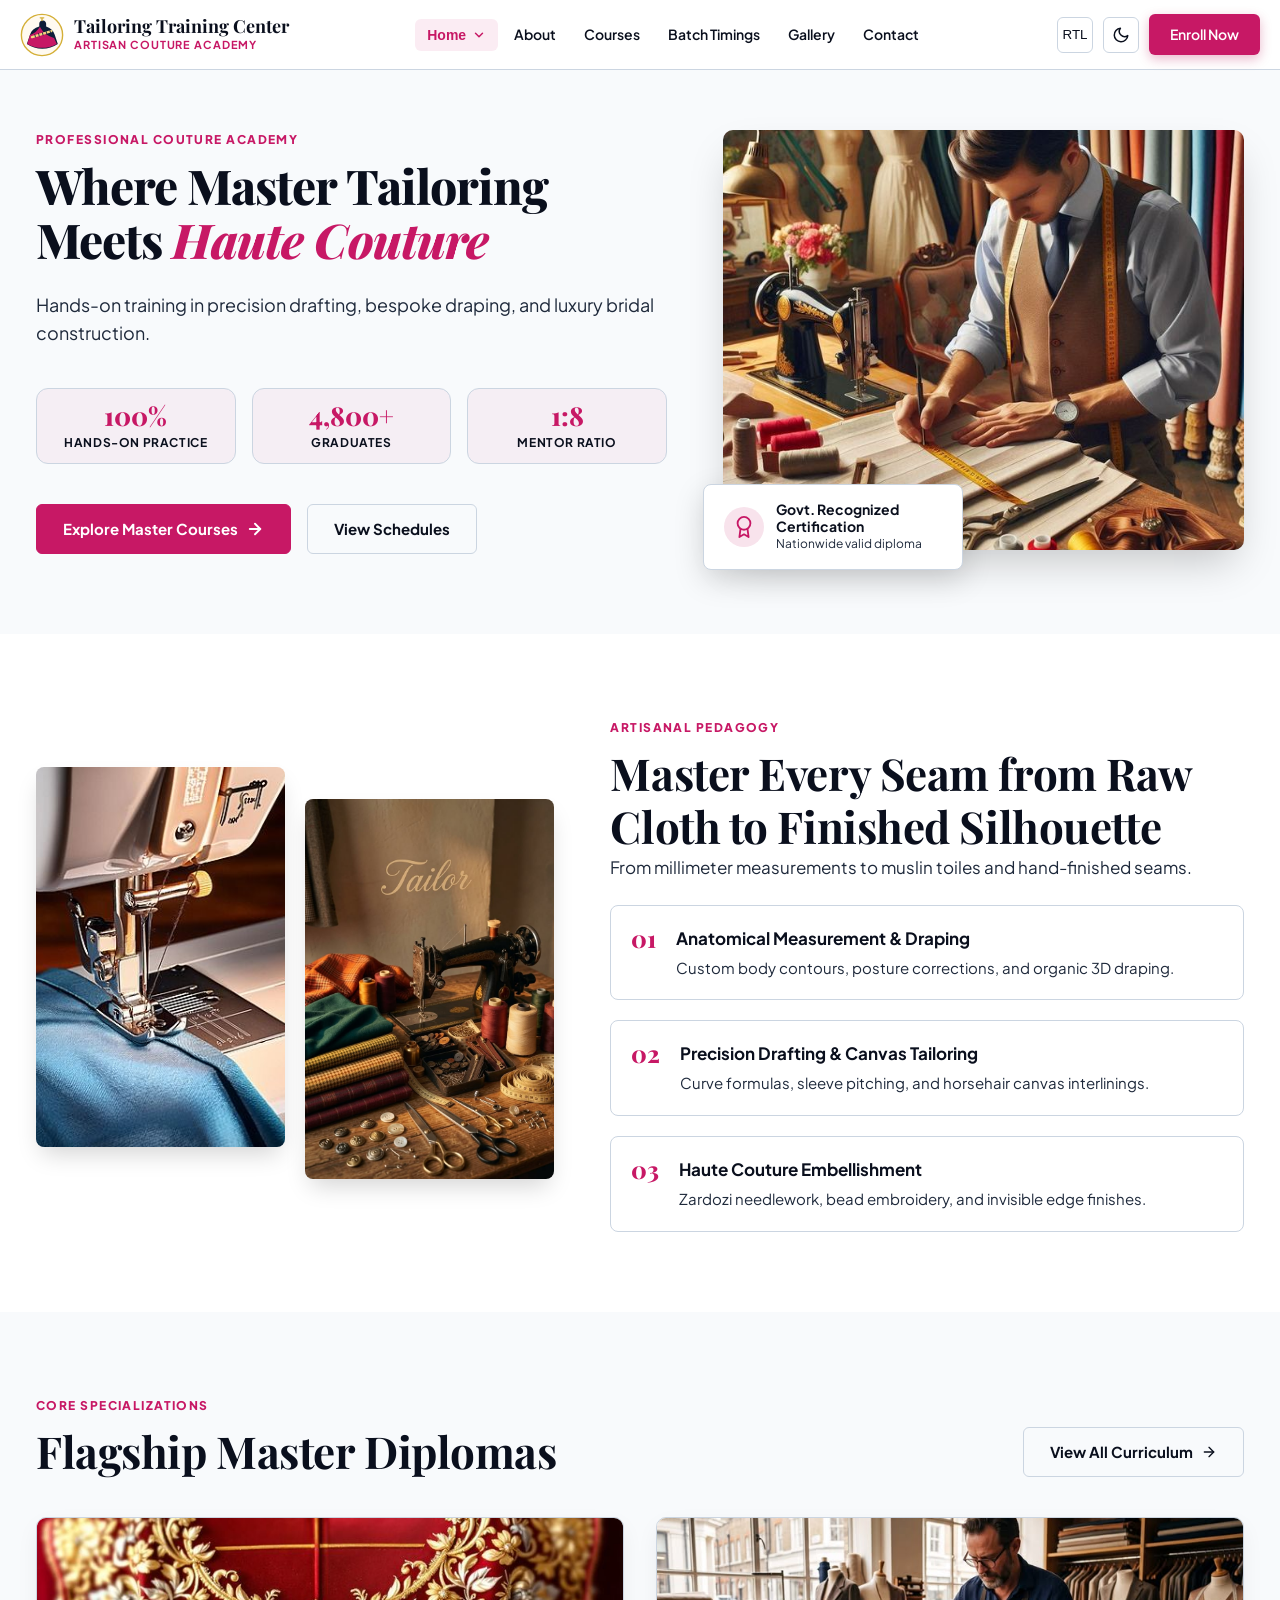
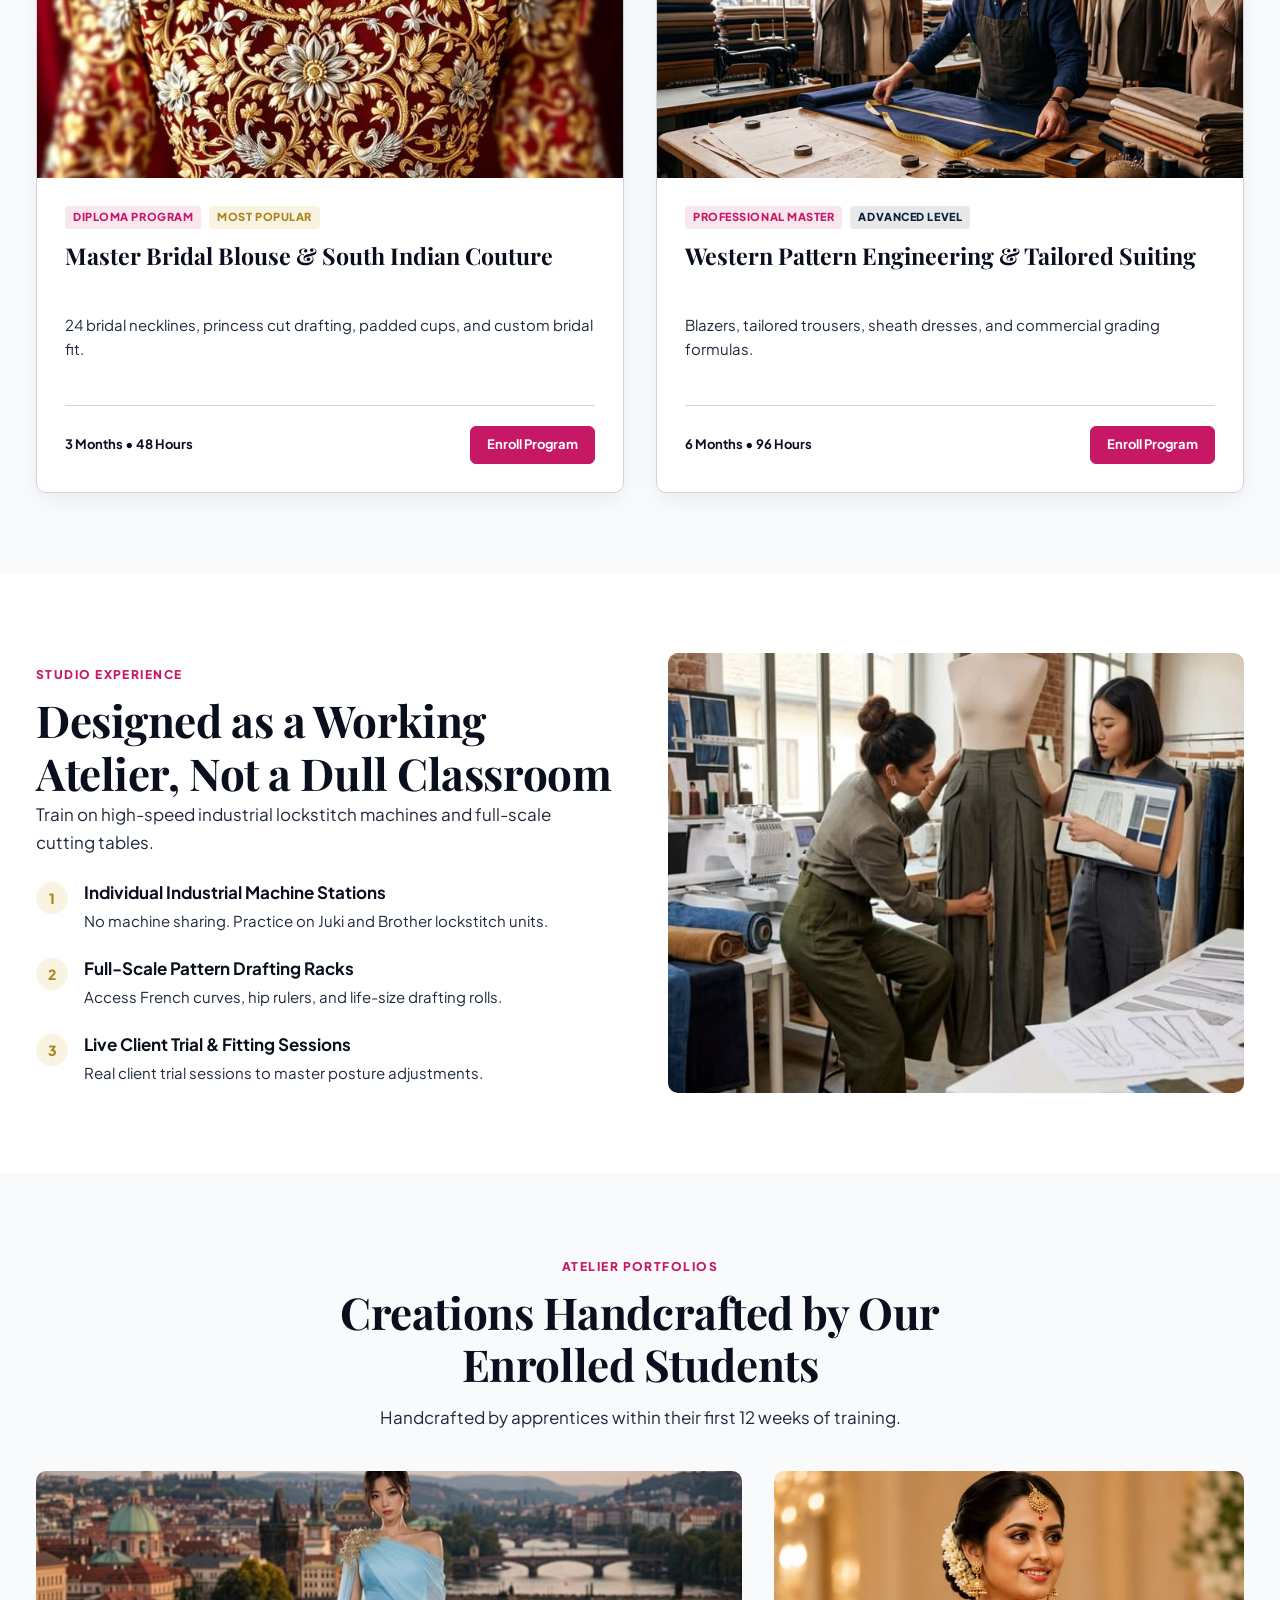
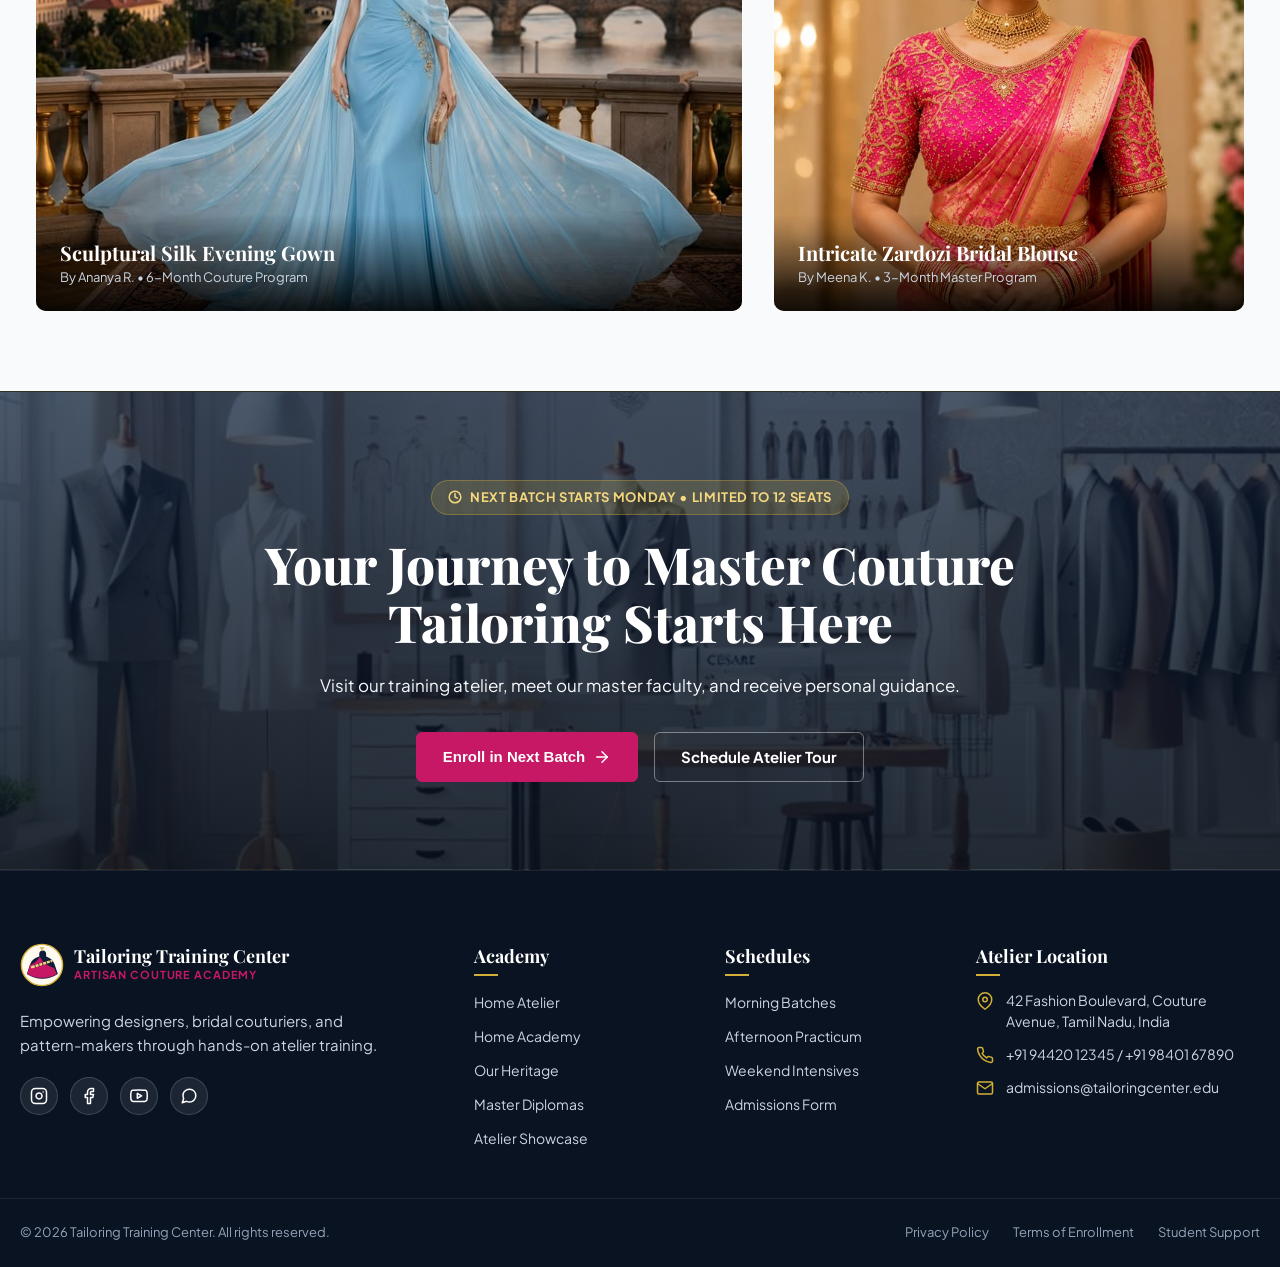
==== index.html @ f359b0d8 "first commit" ====
<!DOCTYPE html>
<html lang="en" dir="ltr">

<head>
  <meta charset="UTF-8">
  <meta name="viewport" content="width=device-width, initial-scale=1.0">
  <title>Tailoring Training Center | Haute Couture & Master Pattern Making</title>
  <link rel="icon" type="image/svg+xml" href="assets/images/icons/brand-mark.svg">
  <link rel="stylesheet" href="assets/css/style.css">
  <link rel="stylesheet" href="assets/css/responsive.css">
</head>

<body>

  <!-- Branded Page Loader -->
  <div id="page-loader" role="status" aria-live="polite" aria-label="Loading Tailoring Training Center">
    <div class="loader-brand">
      <div class="loader-ring"></div>
      <img src="assets/images/icons/brand-mark.svg" alt="Tailoring Training Center" class="loader-logo-img">
    </div>
    <div class="loader-text">Tailoring Training Center</div>
  </div>

  <!-- Fixed Header -->
  <header class="site-header" role="banner">
    <div class="header-container">

      <!-- Brand Logo + Name -->
      <a href="index.html" class="brand-link" aria-label="Tailoring Training Center Homepage">
        <img src="assets/images/icons/brand-mark.svg" alt="Tailoring Training Center Brand Logo" class="brand-logo-img">
        <div class="brand-text-wrap">
          <span class="brand-title">Tailoring Training Center</span>
          <span class="brand-subtitle">Artisan Couture Academy</span>
        </div>
      </a>

      <!-- Desktop Navigation: Exactly 6 Primary Items -->
      <nav class="desktop-nav" role="navigation" aria-label="Main Navigation">

        <!-- Nav Item 1: Home (Dropdown Click-Only) -->
        <div class="nav-item has-dropdown">
          <button type="button" class="nav-link nav-dropdown-trigger active" aria-expanded="false" aria-haspopup="true"
            aria-label="Toggle Home menu">
            <span>Home</span>
            <svg width="14" height="14" viewBox="0 0 24 24" fill="none" stroke="currentColor" stroke-width="2.5"
              stroke-linecap="round" stroke-linejoin="round" aria-hidden="true">
              <polyline points="6 9 12 15 18 9"></polyline>
            </svg>
          </button>
          <div class="nav-dropdown-menu" role="menu">
            <a href="index.html" class="dropdown-link active" role="menuitem">
              <span>Home 1 (Artisan Editorial)</span>
              <span class="dropdown-badge">V1</span>
            </a>
            <a href="home-2.html" class="dropdown-link" role="menuitem">
              <span>Home 2 (Academy & Atelier)</span>
              <span class="dropdown-badge">V2</span>
            </a>
          </div>
        </div>

        <!-- Nav Item 2: About -->
        <div class="nav-item">
          <a href="about.html" class="nav-link">About</a>
        </div>

        <!-- Nav Item 3: Courses -->
        <div class="nav-item">
          <a href="courses.html" class="nav-link">Courses</a>
        </div>

        <!-- Nav Item 4: Batch Timings -->
        <div class="nav-item">
          <a href="timings.html" class="nav-link">Batch Timings</a>
        </div>

        <!-- Nav Item 5: Gallery -->
        <div class="nav-item">
          <a href="gallery.html" class="nav-link">Gallery</a>
        </div>

        <!-- Nav Item 6: Contact -->
        <div class="nav-item">
          <a href="contact.html" class="nav-link">Contact</a>
        </div>

      </nav>

      <!-- Desktop Actions: RTL Toggle, Dark Mode Toggle, CTA Button -->
      <div class="header-actions">
        <button type="button" class="icon-btn dir-toggle-btn"
          aria-label="Toggle text direction (LTR / RTL)">RTL</button>
        <button type="button" class="icon-btn theme-toggle-btn" aria-label="Switch to Dark Mode">
          <svg width="18" height="18" viewBox="0 0 24 24" fill="none" stroke="currentColor" stroke-width="2"
            stroke-linecap="round" stroke-linejoin="round" aria-hidden="true">
            <path d="M21 12.79A9 9 0 1 1 11.21 3 7 7 0 0 0 21 12.79z"></path>
          </svg>
        </button>
        <a href="contact.html" class="header-cta-btn">
          <span>Enroll Now</span>
        </a>

        <!-- Mobile Toggle Button -->
        <button type="button" class="mobile-toggle-btn" aria-label="Open mobile navigation menu">
          <svg width="22" height="22" viewBox="0 0 24 24" fill="none" stroke="currentColor" stroke-width="2"
            stroke-linecap="round" stroke-linejoin="round" aria-hidden="true">
            <line x1="3" y1="12" x2="21" y2="12"></line>
            <line x1="3" y1="6" x2="21" y2="6"></line>
            <line x1="3" y1="18" x2="21" y2="18"></line>
          </svg>
        </button>
      </div>

    </div>
  </header>

  <!-- Mobile Drawer Overlay & Menu -->
  <div class="mobile-drawer-overlay" aria-hidden="true">
    <div class="mobile-drawer" role="dialog" aria-modal="true" aria-label="Mobile Navigation">

      <div class="mobile-drawer-header">
        <a href="index.html" class="brand-link">
          <img src="assets/images/icons/brand-mark.svg" alt="Tailoring Training Center" class="brand-logo-img">
          <div class="brand-text-wrap">
            <span class="brand-title">Tailoring Training Center</span>
            <span class="brand-subtitle">Artisan Couture Academy</span>
          </div>
        </a>
        <button type="button" class="icon-btn mobile-close-btn" aria-label="Close mobile navigation menu">
          <svg width="20" height="20" viewBox="0 0 24 24" fill="none" stroke="currentColor" stroke-width="2"
            stroke-linecap="round" stroke-linejoin="round" aria-hidden="true">
            <line x1="18" y1="6" x2="6" y2="18"></line>
            <line x1="6" y1="6" x2="18" y2="18"></line>
          </svg>
        </button>
      </div>

      <ul class="mobile-nav-list">
        <li class="mobile-accordion">
          <button type="button" class="mobile-nav-link mobile-accordion-trigger active" aria-expanded="false">
            <span>Home</span>
            <svg class="accordion-icon" width="16" height="16" viewBox="0 0 24 24" fill="none" stroke="currentColor"
              stroke-width="2" stroke-linecap="round" stroke-linejoin="round" aria-hidden="true">
              <polyline points="6 9 12 15 18 9"></polyline>
            </svg>
          </button>
          <div class="mobile-accordion-content">
            <a href="index.html" class="mobile-sub-link active">Home 1 (Artisan Editorial)</a>
            <a href="home-2.html" class="mobile-sub-link">Home 2 (Academy & Atelier)</a>
          </div>
        </li>

        <li><a href="about.html" class="mobile-nav-link">About</a></li>
        <li><a href="courses.html" class="mobile-nav-link">Courses</a></li>
        <li><a href="timings.html" class="mobile-nav-link">Batch Timings</a></li>
        <li><a href="gallery.html" class="mobile-nav-link">Gallery</a></li>
        <li><a href="contact.html" class="mobile-nav-link">Contact</a></li>
      </ul>

      <div class="mobile-drawer-footer">
        <div class="mobile-controls-row">
          <button type="button" class="icon-btn dir-toggle-btn"
            aria-label="Toggle text direction (LTR / RTL)">RTL</button>
          <button type="button" class="icon-btn theme-toggle-btn" aria-label="Switch to Dark Mode">
            <svg width="18" height="18" viewBox="0 0 24 24" fill="none" stroke="currentColor" stroke-width="2"
              stroke-linecap="round" stroke-linejoin="round" aria-hidden="true">
              <path d="M21 12.79A9 9 0 1 1 11.21 3 7 7 0 0 0 21 12.79z"></path>
            </svg>
          </button>
        </div>
      </div>

    </div>
  </div>

  <!-- Main Content: Exactly 6 Content Sections (Lean, Punchy Text) -->
  <main class="main-wrapper" id="main-content">

    <!-- ==========================================
         SECTION 1: HERO EDITORIAL SHOWCASE
         ========================================== -->
    <section class="hero-editorial-section" aria-label="Atelier Introduction">
      <div class="site-container">
        <div class="hero-editorial-grid">

          <div class="hero-editorial-content">
            <div>
              <span class="eyebrow">Professional Couture Academy</span>
              <h1 class="hero-main-title">
                Where Master Tailoring Meets <span>Haute Couture</span>
              </h1>
            </div>

            <p class="hero-desc">
              Hands-on training in precision drafting, bespoke draping, and luxury bridal construction.
            </p>

            <div class="hero-stats-row">
              <div class="hero-stat-pill">
                <span class="hero-stat-value">100%</span>
                <span class="hero-stat-label">Hands-On Practice</span>
              </div>
              <div class="hero-stat-pill">
                <span class="hero-stat-value">4,800+</span>
                <span class="hero-stat-label">Graduates</span>
              </div>
              <div class="hero-stat-pill">
                <span class="hero-stat-value">1:8</span>
                <span class="hero-stat-label">Mentor Ratio</span>
              </div>
            </div>

            <div class="hero-cta-group">
              <a href="courses.html" class="btn-primary">
                <span>Explore Master Courses</span>
                <svg width="18" height="18" viewBox="0 0 24 24" fill="none" stroke="currentColor" stroke-width="2.5"
                  stroke-linecap="round" stroke-linejoin="round" aria-hidden="true">
                  <line x1="5" y1="12" x2="19" y2="12"></line>
                  <polyline points="12 5 19 12 12 19"></polyline>
                </svg>
              </a>
              <a href="timings.html" class="btn-secondary">
                <span>View Schedules</span>
              </a>
            </div>
          </div>

          <div class="hero-visual-frame">
            <img src="assets/images/hero/p1.jpg"
              alt="Artisan tailor constructing high couture garment on sewing machine" class="hero-primary-img">

            <div class="hero-floating-badge">
              <div class="badge-icon">
                <svg width="22" height="22" viewBox="0 0 24 24" fill="none" stroke="currentColor" stroke-width="2"
                  stroke-linecap="round" stroke-linejoin="round" aria-hidden="true">
                  <circle cx="12" cy="8" r="7"></circle>
                  <polyline points="8.21 13.89 7 23 12 20 17 23 15.79 13.88"></polyline>
                </svg>
              </div>
              <div>
                <div class="badge-title">Govt. Recognized Certification</div>
                <div class="badge-desc">Nationwide valid diploma</div>
              </div>
            </div>
          </div>

        </div>
      </div>
    </section>

    <!-- ==========================================
         SECTION 2: ARTISAN PEDAGOGY MOSAIC
         ========================================== -->
    <section class="pedagogy-section" aria-label="Teaching Methodology">
      <div class="site-container">
        <div class="pedagogy-grid">

          <div class="pedagogy-imagery-stack">
            <img src="assets/images/sections/p2.jpg"
              alt="Precision measuring tape and pattern paper for couture drafting" class="pedagogy-img-tall">
            <img src="assets/images/sections/p3.jpg" alt="Fine silk spools and artisanal tailoring needles in work tray"
              class="pedagogy-img-tall pedagogy-img-offset">
          </div>

          <div>
            <span class="eyebrow">Artisanal Pedagogy</span>
            <h2 class="section-heading">Master Every Seam from Raw Cloth to Finished Silhouette</h2>
            <p class="section-subtext">
              From millimeter measurements to muslin toiles and hand-finished seams.
            </p>

            <div class="pedagogy-flow-list">
              <div class="pedagogy-step-item">
                <span class="pedagogy-step-num">01</span>
                <div>
                  <h3 class="pedagogy-step-title">Anatomical Measurement & Draping</h3>
                  <p class="pedagogy-step-desc">Custom body contours, posture corrections, and organic 3D draping.</p>
                </div>
              </div>

              <div class="pedagogy-step-item">
                <span class="pedagogy-step-num">02</span>
                <div>
                  <h3 class="pedagogy-step-title">Precision Drafting & Canvas Tailoring</h3>
                  <p class="pedagogy-step-desc">Curve formulas, sleeve pitching, and horsehair canvas interlinings.</p>
                </div>
              </div>

              <div class="pedagogy-step-item">
                <span class="pedagogy-step-num">03</span>
                <div>
                  <h3 class="pedagogy-step-title">Haute Couture Embellishment</h3>
                  <p class="pedagogy-step-desc">Zardozi needlework, bead embroidery, and invisible edge finishes.</p>
                </div>
              </div>
            </div>
          </div>

        </div>
      </div>
    </section>

    <!-- ==========================================
         SECTION 3: SIGNATURE MASTER DISCIPLINES
         ========================================== -->
    <section class="disciplines-section" aria-label="Flagship Programs">
      <div class="site-container">

        <div class="disciplines-header">
          <div>
            <span class="eyebrow">Core Specializations</span>
            <h2 class="section-heading">Flagship Master Diplomas</h2>
          </div>
          <a href="courses.html" class="btn-secondary">
            <span>View All Curriculum</span>
            <svg width="16" height="16" viewBox="0 0 24 24" fill="none" stroke="currentColor" stroke-width="2"
              stroke-linecap="round" stroke-linejoin="round" aria-hidden="true">
              <line x1="5" y1="12" x2="19" y2="12"></line>
              <polyline points="12 5 19 12 12 19"></polyline>
            </svg>
          </a>
        </div>

        <div class="disciplines-grid">

          <!-- Card 1 -->
          <article class="discipline-card">
            <img src="assets/images/products/p4.jpg" alt="Artisan stitching gold-embroidered bridal blouse in atelier"
              class="discipline-thumb">
            <div class="discipline-body">
              <div>
                <div class="discipline-badge-row">
                  <span class="discipline-tag">Diploma Program</span>
                  <span class="discipline-tag discipline-tag-gold">Most Popular</span>
                </div>
                <h3 class="discipline-title">Master Bridal Blouse & South Indian Couture</h3>
                <p class="discipline-desc">
                  24 bridal necklines, princess cut drafting, padded cups, and custom bridal fit.
                </p>
              </div>
              <div class="discipline-footer">
                <span class="discipline-meta">3 Months • 48 Hours</span>
                <a href="courses.html" class="btn-primary btn-card-action">
                  Enroll Program
                </a>
              </div>
            </div>
          </article>

          <!-- Card 2 -->
          <article class="discipline-card">
            <img src="assets/images/products/p5.jpg" alt="Master tailor adjusting fabric pattern and chalk guidelines"
              class="discipline-thumb">
            <div class="discipline-body">
              <div>
                <div class="discipline-badge-row">
                  <span class="discipline-tag">Professional Master</span>
                  <span class="discipline-tag discipline-tag-navy">Advanced Level</span>
                </div>
                <h3 class="discipline-title">Western Pattern Engineering & Tailored Suiting</h3>
                <p class="discipline-desc">
                  Blazers, tailored trousers, sheath dresses, and commercial grading formulas.
                </p>
              </div>
              <div class="discipline-footer">
                <span class="discipline-meta">6 Months • 96 Hours</span>
                <a href="courses.html" class="btn-primary btn-card-action">
                  Enroll Program
                </a>
              </div>
            </div>
          </article>

        </div>

      </div>
    </section>

    <!-- ==========================================
         SECTION 4: WORKSHOP APPRENTICESHIP JOURNEY
         ========================================== -->
    <section class="workshop-section" aria-label="Learning Environment">
      <div class="site-container">
        <div class="workshop-grid">

          <div>
            <span class="eyebrow">Studio Experience</span>
            <h2 class="section-heading">Designed as a Working Atelier, Not a Dull Classroom</h2>
            <p class="section-subtext">
              Train on high-speed industrial lockstitch machines and full-scale cutting tables.
            </p>

            <div class="workshop-steps-list">
              <div class="workshop-step-row">
                <div class="step-marker">1</div>
                <div>
                  <h3 class="step-content-heading">Individual Industrial Machine Stations</h3>
                  <p class="step-content-text">No machine sharing. Practice on Juki and Brother lockstitch units.</p>
                </div>
              </div>

              <div class="workshop-step-row">
                <div class="step-marker">2</div>
                <div>
                  <h3 class="step-content-heading">Full-Scale Pattern Drafting Racks</h3>
                  <p class="step-content-text">Access French curves, hip rulers, and life-size drafting rolls.</p>
                </div>
              </div>

              <div class="workshop-step-row">
                <div class="step-marker">3</div>
                <div>
                  <h3 class="step-content-heading">Live Client Trial & Fitting Sessions</h3>
                  <p class="step-content-text">Real client trial sessions to master posture adjustments.</p>
                </div>
              </div>
            </div>
          </div>

          <div class="workshop-photo-wrap">
            <img src="assets/images/about/p6.jpg"
              alt="Students and mentors working together in the bright tailoring studio" class="workshop-main-img">

          </div>

        </div>
      </div>
    </section>

    <!-- ==========================================
         SECTION 5: GRADUATE CREATIONS SHOWCASE
         ========================================== -->
    <section class="gallery-showcase-section" aria-label="Student Portfolio Showcase">
      <div class="site-container">

        <div class="section-center-head">
          <span class="eyebrow">Atelier Portfolios</span>
          <h2 class="section-heading">Creations Handcrafted by Our Enrolled Students</h2>
          <p class="section-subtext section-subtext-centered">
            Handcrafted by apprentices within their first 12 weeks of training.
          </p>
        </div>

        <div class="gallery-grid">

          <div class="gallery-tile">
            <img src="assets/images/gallery/p7.jpg" alt="Floor length couture evening gown tailored by academy student"
              class="gallery-img">
            <div class="gallery-caption">
              <h3 class="gallery-title">Sculptural Silk Evening Gown</h3>
              <p class="gallery-subtitle">By Ananya R. • 6-Month Couture Program</p>
            </div>
          </div>

          <div class="gallery-tile">
            <img src="assets/images/gallery/p8.jpg" alt="Rich embroidered bridal blouse tailored by academy student"
              class="gallery-img">
            <div class="gallery-caption">
              <h3 class="gallery-title">Intricate Zardozi Bridal Blouse</h3>
              <p class="gallery-subtitle">By Meena K. • 3-Month Master Program</p>
            </div>
          </div>

        </div>

      </div>
    </section>

    <!-- ==========================================
         SECTION 6: FINAL ATELIER VISIT & ENROLLMENT CTA
         (Mandatory Last Section)
         ========================================== -->
    <section class="atelier-cta-section" aria-label="Admissions Call to Action">
      <div class="cta-bg-overlay"></div>
      <div class="site-container">
        <div class="cta-inner-card">
          <span class="cta-pill">
            <svg width="14" height="14" viewBox="0 0 24 24" fill="none" stroke="currentColor" stroke-width="2.5"
              stroke-linecap="round" stroke-linejoin="round" aria-hidden="true">
              <circle cx="12" cy="12" r="10"></circle>
              <polyline points="12 6 12 12 16 14"></polyline>
            </svg>
            <span>Next Batch Starts Monday<span class="cta-pill-extra"> • Limited to 12 Seats</span></span>
          </span>

          <h2 class="cta-heading">Your Journey to Master Couture Tailoring Starts Here</h2>

          <p class="cta-desc">
            Visit our training atelier, meet our master faculty, and receive personal guidance.
          </p>

          <div class="cta-btn-group">
            <button type="button" class="btn-primary" data-open-modal="auth">
              <span>Enroll in Next Batch</span>
              <svg width="18" height="18" viewBox="0 0 24 24" fill="none" stroke="currentColor" stroke-width="2"
                stroke-linecap="round" stroke-linejoin="round" aria-hidden="true">
                <line x1="5" y1="12" x2="19" y2="12"></line>
                <polyline points="12 5 19 12 12 19"></polyline>
              </svg>
            </button>
            <a href="contact.html" class="btn-secondary btn-cta-secondary">
              <span>Schedule Atelier Tour</span>
            </a>
          </div>
        </div>
      </div>
    </section>

  </main>

  <!-- Scroll to Top Button -->
  <button type="button" id="scroll-to-top" aria-label="Scroll back to top">
    <svg width="20" height="20" viewBox="0 0 24 24" fill="none" stroke="currentColor" stroke-width="2.5"
      stroke-linecap="round" stroke-linejoin="round" aria-hidden="true">
      <polyline points="18 15 12 9 6 15"></polyline>
    </svg>
  </button>

  <!-- Shared Editorial Footer -->
  <footer class="site-footer" role="contentinfo">
    <div class="footer-top">

      <div class="footer-col">
        <a href="index.html" class="brand-link">
          <img src="assets/images/icons/brand-mark.svg" alt="Tailoring Training Center Logo" class="brand-logo-img">
          <div class="brand-text-wrap">
            <span class="brand-title brand-title-footer">Tailoring Training Center</span>
            <span class="brand-subtitle">Artisan Couture Academy</span>
          </div>
        </a>
        <p class="footer-brand-desc">
          Empowering designers, bridal couturiers, and pattern-makers through hands-on atelier training.
        </p>
        <div class="footer-social-links" aria-label="Social Media Channels">
          <a href="https://instagram.com" class="footer-social-btn" aria-label="Follow us on Instagram" target="_blank"
            rel="noopener noreferrer">
            <svg width="18" height="18" viewBox="0 0 24 24" fill="none" stroke="currentColor" stroke-width="2"
              stroke-linecap="round" stroke-linejoin="round" aria-hidden="true">
              <rect x="2" y="2" width="20" height="20" rx="5" ry="5"></rect>
              <path d="M16 11.37A4 4 0 1 1 12.63 8 4 4 0 0 1 16 11.37z"></path>
              <line x1="17.5" y1="6.5" x2="17.51" y2="6.5"></line>
            </svg>
          </a>
          <a href="https://facebook.com" class="footer-social-btn" aria-label="Follow us on Facebook" target="_blank"
            rel="noopener noreferrer">
            <svg width="18" height="18" viewBox="0 0 24 24" fill="none" stroke="currentColor" stroke-width="2"
              stroke-linecap="round" stroke-linejoin="round" aria-hidden="true">
              <path d="M18 2h-3a5 5 0 0 0-5 5v3H7v4h3v8h4v-8h3l1-4h-4V7a1 1 0 0 1 1-1h3z"></path>
            </svg>
          </a>
          <a href="https://youtube.com" class="footer-social-btn" aria-label="Subscribe on YouTube" target="_blank"
            rel="noopener noreferrer">
            <svg width="18" height="18" viewBox="0 0 24 24" fill="none" stroke="currentColor" stroke-width="2"
              stroke-linecap="round" stroke-linejoin="round" aria-hidden="true">
              <path
                d="M22.54 6.42a2.78 2.78 0 0 0-1.94-2C18.88 4 12 4 12 4s-6.88 0-8.6.46a2.78 2.78 0 0 0-1.94 2A29 29 0 0 0 1 11.75a29 29 0 0 0 .46 5.33A2.78 2.78 0 0 0 3.4 19c1.72.46 8.6.46 8.6.46s6.88 0 8.6-.46a2.78 2.78 0 0 0 1.94-2 29 29 0 0 0 .46-5.25 29 29 0 0 0-.46-5.33z">
              </path>
              <polygon points="9.75 15.02 15.5 11.75 9.75 8.48 9.75 15.02"></polygon>
            </svg>
          </a>
          <a href="https://wa.me/919442012345" class="footer-social-btn" aria-label="Chat on WhatsApp" target="_blank"
            rel="noopener noreferrer">
            <svg width="18" height="18" viewBox="0 0 24 24" fill="none" stroke="currentColor" stroke-width="2"
              stroke-linecap="round" stroke-linejoin="round" aria-hidden="true">
              <path
                d="M21 11.5a8.38 8.38 0 0 1-.9 3.8 8.5 8.5 0 0 1-7.6 4.7 8.38 8.38 0 0 1-3.8-.9L3 21l1.9-5.7a8.38 8.38 0 0 1-.9-3.8 8.5 8.5 0 0 1 4.7-7.6 8.38 8.38 0 0 1 3.8-.9h.5a8.48 8.48 0 0 1 8 8v.5z">
              </path>
            </svg>
          </a>
        </div>
      </div>

      <div class="footer-col">
        <h3 class="footer-heading">Academy</h3>
        <ul class="footer-nav-list">
          <li><a href="index.html" class="footer-link">Home Atelier</a></li>
          <li><a href="home-2.html" class="footer-link">Home Academy</a></li>
          <li><a href="about.html" class="footer-link">Our Heritage</a></li>
          <li><a href="courses.html" class="footer-link">Master Diplomas</a></li>
          <li><a href="gallery.html" class="footer-link">Atelier Showcase</a></li>
        </ul>
      </div>

      <div class="footer-col">
        <h3 class="footer-heading">Schedules</h3>
        <ul class="footer-nav-list">
          <li><a href="timings.html" class="footer-link">Morning Batches</a></li>
          <li><a href="timings.html" class="footer-link">Afternoon Practicum</a></li>
          <li><a href="timings.html" class="footer-link">Weekend Intensives</a></li>
          <li><a href="contact.html" class="footer-link">Admissions Form</a></li>
        </ul>
      </div>

      <div class="footer-col">
        <h3 class="footer-heading">Atelier Location</h3>
        <div class="footer-contact-item">
          <svg class="footer-contact-icon" width="18" height="18" viewBox="0 0 24 24" fill="none" stroke="currentColor"
            stroke-width="2" stroke-linecap="round" stroke-linejoin="round" aria-hidden="true">
            <path d="M21 10c0 7-9 13-9 13s-9-6-9-13a9 9 0 0 1 18 0z"></path>
            <circle cx="12" cy="10" r="3"></circle>
          </svg>
          <span>42 Fashion Boulevard, Couture Avenue, Tamil Nadu, India</span>
        </div>
        <div class="footer-contact-item">
          <svg class="footer-contact-icon" width="18" height="18" viewBox="0 0 24 24" fill="none" stroke="currentColor"
            stroke-width="2" stroke-linecap="round" stroke-linejoin="round" aria-hidden="true">
            <path
              d="M22 16.92v3a2 2 0 0 1-2.18 2 19.79 19.79 0 0 1-8.63-3.07 19.5 19.5 0 0 1-6-6 19.79 19.79 0 0 1-3.07-8.67A2 2 0 0 1 4.11 2h3a2 2 0 0 1 2 1.72 12.84 12.84 0 0 0 .7 2.81 2 2 0 0 1-.45 2.11L8.09 9.91a16 16 0 0 0 6 6l1.27-1.27a2 2 0 0 1 2.11-.45 12.84 12.84 0 0 0 2.81.7A2 2 0 0 1 22 16.92z">
            </path>
          </svg>
          <span>+91 94420 12345 / +91 98401 67890</span>
        </div>
        <div class="footer-contact-item">
          <svg class="footer-contact-icon" width="18" height="18" viewBox="0 0 24 24" fill="none" stroke="currentColor"
            stroke-width="2" stroke-linecap="round" stroke-linejoin="round" aria-hidden="true">
            <path d="M4 4h16c1.1 0 2 .9 2 2v12c0 1.1-.9 2-2 2H4c-1.1 0-2-.9-2-2V6c0-1.1.9-2 2-2z"></path>
            <polyline points="22,6 12,13 2,6"></polyline>
          </svg>
          <span>admissions@tailoringcenter.edu</span>
        </div>
      </div>

    </div>

    <div class="footer-bottom">
      <div class="footer-bottom-container">
        <div>
          &copy; 2026 Tailoring Training Center. All rights reserved.
        </div>
        <div class="footer-legal-links">
          <a href="contact.html" class="footer-link">Privacy Policy</a>
          <a href="contact.html" class="footer-link">Terms of Enrollment</a>
          <a href="contact.html" class="footer-link">Student Support</a>
        </div>
      </div>
    </div>
  </footer>

  <!-- Global Shared Script -->
  <script src="assets/js/main.js"></script>
</body>

</html>
---- assets/css/style.css ----
@import url('https://fonts.googleapis.com/css2?family=Playfair+Display:ital,wght@0,400;0,600;0,700;0,900;1,400&family=Plus+Jakarta+Sans:wght@300;400;500;600;700;800&display=swap');

/* --- Brand Custom Properties --- */
:root {
  --color-primary-navy: #0e1e38;
  --color-navy-dark: #07101d;
  --color-magenta: #c71865;
  --color-magenta-hover: #b01457;
  --color-gold: #d4af37;
  --color-gold-light: #f5d77f;
  --color-gold-dark: #aa851d;

  --bg-body: #ffffff;
  --bg-surface: #f8fafc;
  --bg-card: #ffffff;
  --bg-card-border: #cbd5e1;
  --bg-header: rgba(255, 255, 255, 0.95);
  --border-color: #cbd5e1;
  --text-main: #0a0f1d;
  --text-muted: #1e293b;
  /* Ultra-bright contrast */
  --text-light: #334155;
  --footer-bg: #091322;
  --footer-text: #ffffff;

  --font-serif: 'Playfair Display', Georgia, serif;
  --font-sans: 'Plus Jakarta Sans', system-ui, -apple-system, sans-serif;
  --header-height: 70px;
  --transition-base: all 0.25s cubic-bezier(0.4, 0, 0.2, 1);
}

/* Strict Pure Dark Mode (#000000) */
html.dark {
  --bg-body: #000000;
  --bg-surface: #000000;
  --bg-card: #05080f;
  --bg-card-border: #1e293b;
  --bg-header: rgba(0, 0, 0, 0.95);
  --border-color: #334155;
  --text-main: #ffffff;
  --text-muted: #f8fafc;
  /* Crisp, pure readable bright text */
  --text-light: #e2e8f0;
  --footer-bg: #000000;
  --footer-text: #ffffff;
}

/* Base Reset & Typography */
*,
*::before,
*::after {
  box-sizing: border-box;
  margin: 0;
  padding: 0;
}

html {
  font-family: var(--font-sans);
  background-color: var(--bg-body);
  color: var(--text-main);
  scroll-behavior: smooth;
  font-size: 16px;
  line-height: 1.5;
  -webkit-font-smoothing: antialiased;
  -moz-osx-font-smoothing: grayscale;
}

body {
  min-height: 100vh;
  background-color: var(--bg-body);
  color: var(--text-main);
  overflow-x: hidden;
  display: flex;
  flex-direction: column;
}

/* Page Loader */
#page-loader {
  position: fixed;
  inset: 0;
  z-index: 99999;
  background: var(--bg-body);
  display: flex;
  flex-direction: column;
  align-items: center;
  justify-content: center;
  gap: 1.25rem;
  transition: opacity 0.4s ease, visibility 0.4s ease;
}

#page-loader.loaded {
  opacity: 0;
  visibility: hidden;
  pointer-events: none;
}

.loader-brand {
  position: relative;
  display: flex;
  align-items: center;
  justify-content: center;
}

.loader-logo-img {
  width: 90px;
  height: 90px;
  object-fit: contain;
  animation: pulseLogo 2s infinite ease-in-out;
}

.loader-ring {
  position: absolute;
  width: 120px;
  height: 120px;
  border: 2px dashed var(--color-gold);
  border-top-color: var(--color-magenta);
  border-radius: 50%;
  animation: spinRing 3s linear infinite;
}

.loader-text {
  font-family: var(--font-serif);
  font-size: 1.125rem;
  font-weight: 700;
  letter-spacing: 0.05em;
  color: var(--text-main);
}

@keyframes spinRing {
  to {
    transform: rotate(360deg);
  }
}

@keyframes pulseLogo {

  0%,
  100% {
    transform: scale(0.96);
    opacity: 0.9;
  }

  50% {
    transform: scale(1.04);
    opacity: 1;
  }
}

/* Fixed Header */
.site-header {
  position: fixed;
  top: 0;
  left: 0;
  right: 0;
  height: var(--header-height);
  z-index: 1000;
  background-color: var(--bg-header);
  backdrop-filter: blur(12px);
  -webkit-backdrop-filter: blur(12px);
  border-bottom: 1px solid var(--border-color);
  transition: background-color 0.25s ease, border-color 0.25s ease, box-shadow 0.25s ease;
}

.site-header.scrolled {
  box-shadow: 0 4px 20px -2px rgba(0, 0, 0, 0.08);
}

html.dark .site-header.scrolled {
  box-shadow: 0 4px 24px -2px rgba(0, 0, 0, 0.6);
  border-bottom-color: #27272a;
}

.header-container {
  max-width: 80rem;
  margin: 0 auto;
  height: 100%;
  padding: 0 1.25rem;
  display: flex;
  align-items: center;
  justify-content: space-between;
  gap: 1.5rem;
}

/* Brand Identity */
.brand-link {
  display: inline-flex;
  align-items: center;
  gap: 0.625rem;
  text-decoration: none;
  flex-shrink: 0;
}

.brand-logo-img {
  height: 44px;
  width: auto;
  max-width: 65px;
  object-fit: contain;
  transition: transform 0.2s ease;
}

.brand-link:hover .brand-logo-img {
  transform: scale(1.05);
}

.brand-text-wrap {
  display: flex;
  flex-direction: column;
}

.brand-title {
  font-family: var(--font-serif);
  font-size: 1.125rem;
  font-weight: 700;
  line-height: 1.15;
  color: var(--text-main);
  white-space: nowrap;
}

.brand-title-footer {
  color: #ffffff;
}

.brand-subtitle {
  font-family: var(--font-sans);
  font-size: 0.6875rem;
  font-weight: 700;
  letter-spacing: 0.08em;
  text-transform: uppercase;
  color: var(--color-magenta);
}

/* Desktop Navigation */
.desktop-nav {
  display: flex;
  align-items: center;
  gap: 0.25rem;
}

.nav-item {
  position: relative;
  list-style: none;
}

.nav-link {
  display: inline-flex;
  align-items: center;
  gap: 0.35rem;
  padding: 0.5rem 0.75rem;
  font-size: 0.875rem;
  font-weight: 600;
  color: var(--text-main);
  text-decoration: none;
  border-radius: 0.375rem;
  transition: color 0.2s ease, background-color 0.2s ease;
  white-space: nowrap;
  background: transparent;
  border: none;
  cursor: pointer;
}

.nav-link:hover,
.nav-link.active {
  color: var(--color-magenta);
  background-color: rgba(199, 24, 101, 0.08);
}

html.dark .nav-link:hover,
html.dark .nav-link.active {
  color: var(--color-gold-light);
  background-color: rgba(212, 175, 55, 0.12);
}

.nav-dropdown-trigger svg {
  transition: transform 0.2s ease;
}

.nav-item.dropdown-open .nav-dropdown-trigger svg {
  transform: rotate(180deg);
}

/* Home Dropdown Menu (Click Only) */
.nav-dropdown-menu {
  position: absolute;
  top: calc(100% + 0.5rem);
  left: 0;
  min-width: 14rem;
  background-color: var(--bg-card);
  border: 1px solid var(--border-color);
  border-radius: 0.5rem;
  box-shadow: 0 10px 25px -5px rgba(0, 0, 0, 0.15);
  padding: 0.5rem;
  display: none;
  z-index: 1050;
  animation: dropdownFade 0.2s ease-out;
}

html[dir="rtl"] .nav-dropdown-menu {
  left: auto;
  right: 0;
}

.nav-item.dropdown-open .nav-dropdown-menu {
  display: block;
}

@keyframes dropdownFade {
  from {
    opacity: 0;
    transform: translateY(-6px);
  }

  to {
    opacity: 1;
    transform: translateY(0);
  }
}

.dropdown-link {
  display: flex;
  align-items: center;
  justify-content: space-between;
  padding: 0.625rem 0.875rem;
  border-radius: 0.375rem;
  color: var(--text-main);
  font-size: 0.875rem;
  font-weight: 600;
  text-decoration: none;
  transition: background-color 0.15s ease, color 0.15s ease;
}

.dropdown-link:hover,
.dropdown-link.active {
  background-color: rgba(199, 24, 101, 0.08);
  color: var(--color-magenta);
}

html.dark .dropdown-link:hover,
html.dark .dropdown-link.active {
  background-color: rgba(212, 175, 55, 0.14);
  color: var(--color-gold-light);
}

.dropdown-badge {
  font-size: 0.6875rem;
  font-weight: 700;
  padding: 0.125rem 0.375rem;
  border-radius: 9999px;
  background-color: rgba(212, 175, 55, 0.18);
  color: var(--color-gold-dark);
}

html.dark .dropdown-badge {
  background-color: rgba(212, 175, 55, 0.25);
  color: var(--color-gold-light);
}

/* Header Action Controls */
.header-actions {
  display: flex;
  align-items: center;
  gap: 0.625rem;
  flex-shrink: 0;
}

.icon-btn {
  display: inline-flex;
  align-items: center;
  justify-content: center;
  width: 2.25rem;
  height: 2.25rem;
  border-radius: 0.375rem;
  border: 1px solid var(--border-color);
  background: var(--bg-card);
  color: var(--text-main);
  cursor: pointer;
  transition: var(--transition-base);
}

.icon-btn:hover {
  border-color: var(--color-magenta);
  color: var(--color-magenta);
  background-color: rgba(199, 24, 101, 0.06);
}

.lang-btn {
  font-size: 0.75rem;
  font-weight: 700;
  letter-spacing: 0.05em;
  padding: 0 0.5rem;
  width: auto;
  min-width: 2.5rem;
}

/* Header CTA Button */
.header-cta-btn {
  display: inline-flex;
  align-items: center;
  justify-content: center;
  gap: 0.5rem;
  padding: 0.55rem 1.25rem;
  border-radius: 0.375rem;
  background: var(--color-magenta);
  color: #ffffff;
  font-size: 0.875rem;
  font-weight: 600;
  text-decoration: none;
  border: 1px solid transparent;
  cursor: pointer;
  transition: var(--transition-base);
  box-shadow: 0 4px 12px rgba(179, 0, 71, 0.28);
  white-space: nowrap;
}

.header-cta-btn:hover {
  background: var(--color-magenta-hover);
  border-color: var(--color-magenta-hover);
  color: #ffffff;
  transform: translateY(-1px);
  box-shadow: 0 6px 16px rgba(179, 0, 71, 0.4);
}

html.dark .header-cta-btn {
  background: var(--color-magenta);
  color: #ffffff;
}

html.dark .header-cta-btn:hover {
  background: var(--color-magenta-hover);
  border-color: var(--color-magenta-hover);
  color: #ffffff;
}

/* Login Button in Header */
.btn-login {
  display: inline-flex;
  align-items: center;
  gap: 0.4rem;
  padding: 0.5rem 1.125rem;
  border-radius: 0.375rem;
  background: var(--color-primary-navy);
  color: #ffffff;
  font-size: 0.875rem;
  font-weight: 600;
  border: 1px solid transparent;
  cursor: pointer;
  transition: var(--transition-base);
  text-decoration: none;
}

.btn-login:hover {
  background: var(--color-magenta);
  border-color: var(--color-magenta);
  transform: translateY(-1px);
}

html.dark .btn-login {
  background: #111e33;
  border-color: #263859;
  color: #ffffff;
}

html.dark .btn-login:hover {
  background: var(--color-magenta);
  border-color: var(--color-magenta);
}

.btn-login-mobile-full {
  width: 100%;
  justify-content: center;
}

/* Mobile Menu Toggle Button */
.mobile-toggle-btn {
  display: none;
  width: 2.5rem;
  height: 2.5rem;
  align-items: center;
  justify-content: center;
  background: transparent;
  border: 1px solid var(--border-color);
  border-radius: 0.375rem;
  color: var(--text-main);
  cursor: pointer;
  padding: 0.375rem;
}

/* Mobile Drawer */
.mobile-drawer-overlay {
  position: fixed;
  inset: 0;
  background: rgba(0, 0, 0, 0.65);
  backdrop-filter: blur(4px);
  z-index: 2000;
  opacity: 0;
  visibility: hidden;
  transition: opacity 0.3s ease, visibility 0.3s ease;
}

.mobile-drawer-overlay.open {
  opacity: 1;
  visibility: visible;
}

.mobile-drawer {
  position: fixed;
  top: 0;
  bottom: 0;
  right: 0;
  width: min(88vw, 380px);
  background: var(--bg-card);
  border-left: 1px solid var(--border-color);
  z-index: 2010;
  transform: translateX(100%);
  transition: transform 0.3s cubic-bezier(0.16, 1, 0.3, 1);
  display: flex;
  flex-direction: column;
  box-shadow: -8px 0 32px rgba(0, 0, 0, 0.25);
  overflow-y: auto;
}

html[dir="rtl"] .mobile-drawer {
  right: auto;
  left: 0;
  border-left: none;
  border-right: 1px solid var(--border-color);
  transform: translateX(-100%);
}

.mobile-drawer-overlay.open .mobile-drawer {
  transform: translateX(0);
}

.mobile-drawer-header {
  padding: 1.25rem;
  border-bottom: 1px solid var(--border-color);
  display: flex;
  align-items: center;
  justify-content: space-between;
}

.mobile-nav-list {
  list-style: none;
  padding: 1rem 1.25rem;
  display: flex;
  flex-direction: column;
  gap: 0.5rem;
  flex: 1;
}

.mobile-nav-link {
  display: flex;
  align-items: center;
  justify-content: space-between;
  padding: 0.75rem 0.875rem;
  border-radius: 0.375rem;
  font-size: 1rem;
  font-weight: 600;
  color: var(--text-main);
  text-decoration: none;
  background: transparent;
  border: none;
  width: 100%;
  cursor: pointer;
  text-align: left;
  transition: background-color var(--transition-fast), color var(--transition-fast);
}

html[dir="rtl"] .mobile-nav-link {
  text-align: right;
}

.mobile-nav-link.active {
  background: rgba(199, 24, 101, 0.08);
  color: var(--color-magenta);
  font-weight: 700;
}

@media (hover: hover) {
  .mobile-nav-link:not(.active):hover {
    background: rgba(10, 15, 30, 0.04);
    color: var(--color-magenta);
  }
}

[data-theme="dark"] .mobile-nav-link.active {
  background: rgba(230, 57, 70, 0.15);
  color: var(--color-coral);
}

@media (hover: hover) {
  [data-theme="dark"] .mobile-nav-link:not(.active):hover {
    background: rgba(255, 255, 255, 0.05);
    color: var(--color-coral);
  }
}

/* Mobile Accordion for Home */
.mobile-accordion-content {
  display: none;
  padding: 0.25rem 0 0.5rem 1rem;
  flex-direction: column;
  gap: 0.25rem;
}

html[dir="rtl"] .mobile-accordion-content {
  padding: 0.25rem 1rem 0.5rem 0;
}

.mobile-accordion.open .mobile-accordion-content {
  display: flex;
}

.mobile-accordion.open .accordion-icon {
  transform: rotate(180deg);
}

.mobile-sub-link {
  display: block;
  padding: 0.5rem 0.75rem;
  font-size: 0.9375rem;
  color: var(--text-muted);
  text-decoration: none;
  border-radius: 0.25rem;
}

.mobile-sub-link:hover,
.mobile-sub-link.active {
  color: var(--color-magenta);
  background: rgba(199, 24, 101, 0.05);
}

.mobile-drawer-footer {
  padding: 1.25rem;
  border-top: 1px solid var(--border-color);
  display: flex;
  flex-direction: column;
  gap: 1rem;
}

.mobile-controls-row {
  display: flex;
  align-items: center;
  justify-content: space-between;
  gap: 0.75rem;
}

/* Login / Register Modal */
.modal-overlay {
  position: fixed;
  inset: 0;
  background: rgba(0, 0, 0, 0.75);
  backdrop-filter: blur(6px);
  z-index: 3000;
  opacity: 0;
  visibility: hidden;
  display: flex;
  align-items: center;
  justify-content: center;
  padding: 1rem;
  transition: opacity 0.25s ease, visibility 0.25s ease;
}

.modal-overlay.open {
  opacity: 1;
  visibility: visible;
}

.auth-modal {
  background: var(--bg-card);
  border: 1px solid var(--border-color);
  border-radius: 0.75rem;
  width: 100%;
  max-width: 440px;
  overflow: hidden;
  box-shadow: 0 25px 50px -12px rgba(0, 0, 0, 0.35);
  position: relative;
  transform: scale(0.95);
  transition: transform 0.25s cubic-bezier(0.16, 1, 0.3, 1);
}

.modal-overlay.open .auth-modal {
  transform: scale(1);
}

.modal-close-btn {
  position: absolute;
  top: 1rem;
  right: 1rem;
  background: transparent;
  border: none;
  color: var(--text-muted);
  cursor: pointer;
  padding: 0.25rem;
  border-radius: 0.25rem;
}

html[dir="rtl"] .modal-close-btn {
  right: auto;
  left: 1rem;
}

.modal-close-btn:hover {
  color: var(--color-magenta);
}

.auth-header {
  padding: 1.75rem 1.75rem 1rem;
  text-align: center;
}

.auth-header .brand-logo-img {
  height: 52px;
  margin: 0 auto 0.75rem;
}

.auth-header .brand-subtitle {
  margin-top: 0.25rem;
}

.auth-tabs {
  display: flex;
  border-bottom: 1px solid var(--border-color);
  padding: 0 1.75rem;
}

.auth-tab-btn {
  flex: 1;
  padding: 0.75rem 0;
  background: transparent;
  border: none;
  border-bottom: 2px solid transparent;
  font-size: 0.9375rem;
  font-weight: 600;
  color: var(--text-muted);
  cursor: pointer;
  transition: var(--transition-base);
}

.auth-tab-btn.active {
  color: var(--color-magenta);
  border-bottom-color: var(--color-magenta);
}

.auth-body {
  padding: 1.5rem 1.75rem 2rem;
}

.auth-form {
  display: flex;
  flex-direction: column;
  gap: 1rem;
}

.auth-form.hidden {
  display: none;
}

.form-group {
  display: flex;
  flex-direction: column;
  gap: 0.375rem;
  text-align: left;
}

html[dir="rtl"] .form-group {
  text-align: right;
}

.form-label {
  font-size: 0.8125rem;
  font-weight: 600;
  color: var(--text-main);
}

.form-input {
  width: 100%;
  padding: 0.625rem 0.875rem;
  border-radius: 0.375rem;
  border: 1px solid var(--border-color);
  background: var(--bg-body);
  color: var(--text-main);
  font-size: 0.875rem;
  outline: none;
  transition: border-color 0.2s ease, box-shadow 0.2s ease;
}

.form-input:focus {
  border-color: var(--color-magenta);
  box-shadow: 0 0 0 3px rgba(199, 24, 101, 0.15);
}

.btn-auth-submit {
  width: 100%;
  padding: 0.75rem;
  border-radius: 0.375rem;
  background: var(--color-magenta);
  color: #ffffff;
  font-size: 0.9375rem;
  font-weight: 700;
  border: none;
  cursor: pointer;
  transition: var(--transition-base);
  margin-top: 0.5rem;
}

.btn-auth-submit:hover {
  background: var(--color-magenta-hover);
  transform: translateY(-1px);
}

/* Scroll To Top Button */
#scroll-to-top {
  position: fixed;
  bottom: 2rem;
  right: 2rem;
  width: 2.75rem;
  height: 2.75rem;
  border-radius: 50%;
  background: var(--color-magenta);
  color: #ffffff;
  border: none;
  box-shadow: 0 6px 16px rgba(199, 24, 101, 0.3);
  cursor: pointer;
  display: flex;
  align-items: center;
  justify-content: center;
  z-index: 900;
  opacity: 0;
  visibility: hidden;
  transition: opacity 0.3s ease, visibility 0.3s ease, transform 0.2s ease;
}

html[dir="rtl"] #scroll-to-top {
  right: auto;
  left: 2rem;
}

#scroll-to-top.show {
  opacity: 1;
  visibility: visible;
}

#scroll-to-top:hover {
  transform: translateY(-3px);
  background: var(--color-magenta-hover);
}

/* Global Content Container */
.main-wrapper {
  padding-top: var(--header-height);
  flex: 1;
}

.site-container {
  max-width: 80rem;
  margin-left: auto;
  margin-right: auto;
  padding-left: 1.25rem;
  padding-right: 1.25rem;
}

@media (min-width: 640px) {
  .site-container {
    padding-left: 1.75rem;
    padding-right: 1.75rem;
  }
}

@media (min-width: 1024px) {
  .site-container {
    padding-left: 2.25rem;
    padding-right: 2.25rem;
  }
}

/* Buttons System */
.btn-primary {
  display: inline-flex;
  align-items: center;
  justify-content: center;
  gap: 0.5rem;
  padding: 0.8125rem 1.625rem;
  border-radius: 0.375rem;
  background: var(--color-magenta);
  color: #ffffff;
  font-size: 0.9375rem;
  font-weight: 700;
  text-decoration: none;
  border: 1px solid var(--color-magenta);
  cursor: pointer;
  transition: var(--transition-base);
}

.btn-primary:hover {
  background: var(--color-magenta-hover);
  border-color: var(--color-magenta-hover);
  transform: translateY(-2px);
  box-shadow: 0 6px 18px rgba(199, 24, 101, 0.25);
}

.btn-secondary {
  display: inline-flex;
  align-items: center;
  justify-content: center;
  gap: 0.5rem;
  padding: 0.8125rem 1.625rem;
  border-radius: 0.375rem;
  background: transparent;
  color: var(--text-main);
  font-size: 0.9375rem;
  font-weight: 700;
  text-decoration: none;
  border: 1px solid var(--border-color);
  cursor: pointer;
  transition: var(--transition-base);
}

.btn-secondary:hover {
  border-color: var(--color-gold);
  color: var(--color-gold-dark);
  background: rgba(212, 175, 55, 0.08);
}

html.dark .btn-secondary {
  border-color: #334155;
  color: #ffffff;
}

html.dark .btn-secondary:hover {
  border-color: var(--color-gold);
  color: var(--color-gold-light);
  background: rgba(212, 175, 55, 0.12);
}

/* Typography Helpers */
.eyebrow {
  display: inline-block;
  font-size: 0.75rem;
  font-weight: 800;
  letter-spacing: 0.12em;
  text-transform: uppercase;
  color: var(--color-magenta);
  margin-bottom: 0.625rem;
}

html.dark .eyebrow {
  color: var(--color-gold-light);
}

.section-heading {
  font-family: var(--font-serif);
  font-size: clamp(1.85rem, 3.5vw, 2.75rem);
  font-weight: 700;
  line-height: 1.2;
  color: var(--text-main);
  letter-spacing: -0.01em;
}

.section-subtext {
  font-size: 1.0625rem;
  line-height: 1.65;
  color: var(--text-muted);
  max-width: 44rem;
}

.section-subtext-centered {
  margin: 0.75rem auto 0;
}

.section-center-head {
  text-align: center;
  max-width: 38rem;
  margin: 0 auto;
}

/* ========================================================
   HOME 1 SECTION SPECIFIC STYLES (Strictly Art-Directed)
   ======================================================== */

/* Section 1: Hero Editorial Showcase */
.hero-editorial-section {
  padding: 3.5rem 0 5rem;
  background: var(--bg-surface);
  position: relative;
  overflow: hidden;
}

.hero-editorial-grid {
  display: grid;
  grid-template-columns: 1.15fr 0.95fr;
  gap: 3.5rem;
  align-items: center;
}

.hero-editorial-content {
  display: flex;
  flex-direction: column;
  gap: 1.5rem;
}

.hero-main-title {
  font-family: var(--font-serif);
  font-size: clamp(2.25rem, 4.5vw, 3.75rem);
  font-weight: 800;
  line-height: 1.12;
  color: var(--text-main);
  letter-spacing: -0.02em;
}

.hero-main-title span {
  color: var(--color-magenta);
  font-style: italic;
}

.hero-desc {
  font-size: 1.125rem;
  line-height: 1.6;
  color: var(--text-muted);
}

.hero-stats-row {
  display: flex;
  gap: 1rem;
  flex-wrap: wrap;
  padding: 1rem 0;
  border: none;
}

.hero-stats-row-center {
  display: flex;
  align-items: center;
  justify-content: center;
  flex-wrap: wrap;
  gap: 1rem;
  border: none;
  padding: 0.5rem 0;
}

.hero-stat-pill {
  flex: 1;
  min-width: 130px;
  display: flex;
  flex-direction: column;
  align-items: center;
  justify-content: center;
  text-align: center;
  padding: 0.75rem 1.25rem;
  border-radius: 0.75rem;
  background: rgba(199, 24, 101, 0.05);
  border: 1px solid var(--border-color);
  transition: transform 0.25s ease, box-shadow 0.25s ease;
}

.hero-stat-value {
  font-family: var(--font-serif);
  font-size: 1.625rem;
  font-weight: 800;
  color: var(--color-magenta);
  line-height: 1.15;
  margin-bottom: 0.25rem;
  text-align: center;
}

html.dark .hero-stat-value {
  color: var(--color-gold-light);
}

.hero-stat-label {
  font-size: 0.75rem;
  font-weight: 700;
  color: var(--text-main);
  text-transform: uppercase;
  letter-spacing: 0.05em;
  line-height: 1.3;
  text-align: center;
}

.hero-cta-group {
  display: flex;
  gap: 1rem;
  flex-wrap: wrap;
}

.hero-visual-frame {
  position: relative;
}

.hero-primary-img {
  width: 100%;
  height: 480px;
  object-fit: cover;
  border-radius: 0.625rem;
  box-shadow: 0 20px 40px -10px rgba(0, 0, 0, 0.22);
  display: block;
}

.hero-floating-badge {
  position: absolute;
  bottom: -1.25rem;
  left: -1.25rem;
  background: var(--bg-card);
  border: 1px solid var(--border-color);
  border-radius: 0.5rem;
  padding: 1rem 1.25rem;
  box-shadow: 0 10px 30px rgba(0, 0, 0, 0.15);
  display: flex;
  align-items: center;
  gap: 0.75rem;
  max-width: 260px;
}

html[dir="rtl"] .hero-floating-badge {
  left: auto;
  right: -1.25rem;
}

.badge-icon {
  width: 2.5rem;
  height: 2.5rem;
  border-radius: 50%;
  background: rgba(199, 24, 101, 0.12);
  color: var(--color-magenta);
  display: flex;
  align-items: center;
  justify-content: center;
  flex-shrink: 0;
}

.badge-title {
  font-size: 0.875rem;
  font-weight: 700;
  color: var(--text-main);
  line-height: 1.2;
}

.badge-desc {
  font-size: 0.75rem;
  color: var(--text-muted);
}

/* Section 2: Artisan Pedagogy Mosaic */
.pedagogy-section {
  padding: 5rem 0;
  background: var(--bg-body);
}

.pedagogy-grid {
  display: grid;
  grid-template-columns: 0.9fr 1.1fr;
  gap: 3.5rem;
  align-items: center;
}

.pedagogy-imagery-stack {
  display: grid;
  grid-template-columns: 1fr 1fr;
  gap: 1.25rem;
}

.pedagogy-img-tall {
  width: 100%;
  height: 380px;
  object-fit: cover;
  border-radius: 0.5rem;
  box-shadow: 0 12px 24px -6px rgba(0, 0, 0, 0.18);
}

.pedagogy-img-offset {
  margin-top: 2rem;
}

.pedagogy-flow-list {
  display: flex;
  flex-direction: column;
  gap: 1.25rem;
  margin-top: 1.5rem;
}

.pedagogy-step-item {
  display: flex;
  gap: 1.25rem;
  padding: 1.25rem;
  border-radius: 0.5rem;
  border: 1px solid var(--border-color);
  background: var(--bg-card);
  transition: var(--transition-base);
}

.pedagogy-step-item:hover {
  border-color: var(--color-magenta);
  transform: translateX(4px);
}

html[dir="rtl"] .pedagogy-step-item:hover {
  transform: translateX(-4px);
}

.pedagogy-step-num {
  font-family: var(--font-serif);
  font-size: 1.5rem;
  font-weight: 800;
  color: var(--color-magenta);
  line-height: 1;
}

.pedagogy-step-title {
  font-size: 1.0625rem;
  font-weight: 700;
  color: var(--text-main);
  margin-bottom: 0.35rem;
}

.pedagogy-step-desc {
  font-size: 0.9375rem;
  color: var(--text-muted);
  line-height: 1.5;
}

/* Section 3: Disciplines (Even Cards & Even Internal Spacing) */
.disciplines-section {
  padding: 5rem 0;
  background: var(--bg-surface);
}

.disciplines-header {
  display: flex;
  justify-content: space-between;
  align-items: flex-end;
  margin-bottom: 2.5rem;
  gap: 2rem;
}

.disciplines-grid {
  display: grid;
  grid-template-columns: 1fr 1fr;
  gap: 2rem;
}

.discipline-card {
  display: flex;
  flex-direction: column;
  background: var(--bg-card);
  border: 1px solid var(--border-color);
  border-radius: 0.625rem;
  overflow: hidden;
  box-shadow: 0 8px 24px -4px rgba(0, 0, 0, 0.08);
  transition: transform 0.25s ease, box-shadow 0.25s ease, border-color 0.25s ease;
  height: 100%;
  /* Strict equal height */
}

.discipline-card:hover {
  transform: translateY(-4px);
  border-color: var(--color-magenta);
  box-shadow: 0 16px 32px -8px rgba(0, 0, 0, 0.16);
}

.discipline-thumb {
  width: 100%;
  height: 260px;
  object-fit: cover;
  display: block;
}

.discipline-body {
  padding: 1.75rem;
  display: flex;
  flex-direction: column;
  flex: 1;
  justify-content: space-between;
  /* Equalized alignment */
}

.discipline-badge-row {
  display: flex;
  flex-wrap: wrap;
  gap: 0.5rem;
  margin-bottom: 0.75rem;
}

.discipline-tag {
  font-size: 0.6875rem;
  font-weight: 800;
  text-transform: uppercase;
  letter-spacing: 0.05em;
  padding: 0.2rem 0.5rem;
  border-radius: 0.25rem;
  background: rgba(199, 24, 101, 0.1);
  color: var(--color-magenta);
}

.discipline-tag-gold {
  background: rgba(212, 175, 55, 0.15);
  color: var(--color-gold-dark);
}

html.dark .discipline-tag-gold {
  color: var(--color-gold-light);
}

.discipline-tag-navy {
  background: rgba(14, 30, 56, 0.1);
  color: var(--color-primary-navy);
}

html.dark .discipline-tag-navy {
  background: rgba(255, 255, 255, 0.12);
  color: #ffffff;
}

.discipline-title {
  font-family: var(--font-serif);
  font-size: 1.45rem;
  font-weight: 700;
  line-height: 1.25;
  color: var(--text-main);
  margin-bottom: 0.75rem;
  min-height: 3.75rem;
  /* Strict even typography alignment */
}

.discipline-desc {
  font-size: 0.9375rem;
  color: var(--text-muted);
  line-height: 1.6;
  margin-bottom: 1.25rem;
  min-height: 4.5rem;
  /* Strict even typography alignment */
}

.discipline-footer {
  display: flex;
  align-items: center;
  justify-content: space-between;
  border-top: 1px solid var(--border-color);
  padding-top: 1.25rem;
  margin-top: auto;
}

.discipline-meta {
  font-size: 0.8125rem;
  font-weight: 700;
  color: var(--text-main);
}

.btn-card-action {
  padding: 0.5rem 1rem;
  font-size: 0.8125rem;
}

/* Section 4: Workshop Experience (Split Architectural Grid) */
.workshop-section {
  padding: 5rem 0;
  background: var(--bg-body);
}

.workshop-grid {
  display: grid;
  grid-template-columns: 1fr 1fr;
  gap: 3.5rem;
  align-items: center;
}

.workshop-photo-wrap {
  position: relative;
}

.workshop-main-img {
  width: 100%;
  height: 440px;
  object-fit: cover;
  border-radius: 0.625rem;
  display: block;
}

.workshop-accent-box {
  position: absolute;
  top: 1.5rem;
  left: -1.5rem;
  right: auto;
  background: var(--color-primary-navy);
  color: #ffffff;
  padding: 1.5rem;
  border-radius: 0.5rem;
  max-width: 220px;
  box-shadow: 0 12px 28px rgba(0, 0, 0, 0.25);
}

html[dir="rtl"] .workshop-accent-box {
  left: auto;
  right: -1.5rem;
}

.workshop-accent-num {
  font-family: var(--font-serif);
  font-size: 2.25rem;
  font-weight: 800;
  color: var(--color-gold);
  line-height: 1;
}

.workshop-accent-text {
  font-size: 0.8125rem;
  color: #e2e8f0;
  margin-top: 0.35rem;
  line-height: 1.4;
}

.workshop-steps-list {
  display: flex;
  flex-direction: column;
  gap: 1.5rem;
  margin-top: 1.5rem;
}

.workshop-step-row {
  display: flex;
  gap: 1rem;
}

.step-marker {
  width: 2rem;
  height: 2rem;
  border-radius: 50%;
  background: rgba(212, 175, 55, 0.15);
  color: var(--color-gold-dark);
  display: flex;
  align-items: center;
  justify-content: center;
  font-weight: 800;
  font-size: 0.875rem;
  flex-shrink: 0;
  margin-top: 0.15rem;
}

html.dark .step-marker {
  color: var(--color-gold-light);
}

.step-content-heading {
  font-size: 1.0625rem;
  font-weight: 700;
  color: var(--text-main);
  margin-bottom: 0.25rem;
}

.step-content-text {
  font-size: 0.9375rem;
  color: var(--text-muted);
  line-height: 1.5;
}

/* Section 5: Graduate Creations (Editorial Masonry) */
.gallery-showcase-section {
  padding: 5rem 0;
  background: var(--bg-surface);
}

.gallery-grid {
  display: grid;
  grid-template-columns: 1.2fr 0.8fr;
  gap: 2rem;
  margin-top: 2.5rem;
  align-items: stretch;
}

.gallery-tile {
  position: relative;
  border-radius: 0.625rem;
  overflow: hidden;
  height: 440px;
}

.gallery-img {
  width: 100%;
  height: 100%;
  object-fit: cover;
  display: block;
  transition: transform 0.4s ease;
}

.gallery-tile:hover .gallery-img {
  transform: scale(1.04);
}

.gallery-caption {
  position: absolute;
  bottom: 0;
  left: 0;
  right: 0;
  padding: 1.5rem;
  background: linear-gradient(to top, rgba(0, 0, 0, 0.88) 0%, rgba(0, 0, 0, 0) 100%);
  color: #ffffff;
}

.gallery-title {
  font-family: var(--font-serif);
  font-size: 1.25rem;
  font-weight: 700;
  color: #ffffff;
}

.gallery-subtitle {
  font-size: 0.8125rem;
  color: #cbd5e1;
}

/* Section 6: Final Atelier Visit CTA (Mandatory Last Section) */
.atelier-cta-section {
  padding: 5.5rem 0;
  background: #07101d;
  color: #ffffff;
  position: relative;
  overflow: hidden;
  border-top: 1px solid rgba(212, 175, 55, 0.2);
}

.cta-bg-overlay {
  position: absolute;
  inset: 0;
  background-image:
    linear-gradient(rgba(14, 30, 56, 0.74), rgba(7, 16, 29, 0.88)),
    url('../images/backgrounds/p9.jpg');
  background-size: cover;
  background-position: center;
  opacity: 1;
}

html.dark .cta-bg-overlay {
  background-image:
    linear-gradient(rgba(0, 0, 0, 0.78), rgba(0, 0, 0, 0.92)),
    url('../images/backgrounds/p9.jpg');
}

.cta-inner-card {
  position: relative;
  z-index: 10;
  text-align: center;
  max-width: 48rem;
  margin: 0 auto;
  display: flex;
  flex-direction: column;
  align-items: center;
  gap: 1.25rem;
}

.cta-pill {
  display: inline-flex;
  align-items: center;
  justify-content: center;
  gap: 0.5rem;
  padding: 0.4rem 1rem;
  border-radius: 9999px;
  background: rgba(212, 175, 55, 0.18);
  border: 1px solid rgba(212, 175, 55, 0.35);
  color: var(--color-gold-light);
  font-size: clamp(0.72rem, 2.2vw, 0.8125rem);
  font-weight: 700;
  letter-spacing: 0.05em;
  text-transform: uppercase;
  white-space: nowrap;
  max-width: 100%;
  box-sizing: border-box;
}

.cta-pill svg {
  flex-shrink: 0;
  width: 14px;
  height: 14px;
}

.cta-heading {
  font-family: var(--font-serif);
  font-size: clamp(2rem, 4vw, 3.25rem);
  font-weight: 800;
  line-height: 1.15;
  color: #ffffff;
}

.cta-desc {
  font-size: 1.0625rem;
  line-height: 1.6;
  color: #f8fafc;
  /* Crisp high contrast */
}

.cta-btn-group {
  display: flex;
  gap: 1rem;
  flex-wrap: wrap;
  justify-content: center;
  margin-top: 0.75rem;
}

.btn-cta-secondary {
  border-color: rgba(255, 255, 255, 0.4);
  color: #ffffff;
}

.btn-cta-secondary:hover {
  background: rgba(255, 255, 255, 0.1);
  border-color: #ffffff;
  color: #ffffff;
}

/* Shared Modern Editorial Footer */
.site-footer {
  background: var(--footer-bg);
  color: var(--footer-text);
  border-top: 1px solid rgba(255, 255, 255, 0.08);
  margin-top: auto;
  position: relative;
}

.footer-top {
  max-width: 80rem;
  margin: 0 auto;
  padding: 4.5rem 1.25rem 3rem;
  display: grid;
  grid-template-columns: 2fr 1fr 1fr 1.4fr;
  gap: 3rem;
}

.footer-brand-desc {
  font-size: 0.9375rem;
  line-height: 1.6;
  color: #cbd5e1;
  margin-top: 1rem;
  max-width: 24rem;
}

.footer-social-links {
  display: flex;
  align-items: center;
  gap: 0.75rem;
  margin-top: 1.25rem;
}

.footer-social-btn {
  display: inline-flex;
  align-items: center;
  justify-content: center;
  width: 2.375rem;
  height: 2.375rem;
  border-radius: 50%;
  background: rgba(255, 255, 255, 0.08);
  border: 1px solid rgba(255, 255, 255, 0.16);
  color: #ffffff;
  transition: all 0.25s ease;
}

.footer-social-btn:hover,
.footer-social-btn:focus-visible {
  background: var(--color-primary);
  border-color: var(--color-primary);
  color: #ffffff;
  transform: translateY(-2px);
  box-shadow: 0 4px 14px rgba(179, 0, 71, 0.4);
}

.footer-social-btn svg {
  width: 1.125rem;
  height: 1.125rem;
}

.footer-heading {
  font-family: var(--font-serif);
  font-size: 1.125rem;
  font-weight: 700;
  color: #ffffff;
  margin-bottom: 1.25rem;
  position: relative;
  display: inline-block;
}

.footer-heading::after {
  content: '';
  position: absolute;
  left: 0;
  bottom: -0.375rem;
  width: 1.5rem;
  height: 2px;
  background: var(--color-gold);
}

html[dir="rtl"] .footer-heading::after {
  left: auto;
  right: 0;
}

.footer-nav-list {
  list-style: none;
  display: flex;
  flex-direction: column;
  gap: 0.625rem;
}

.footer-link {
  color: #cbd5e1;
  text-decoration: none;
  font-size: 0.875rem;
  transition: color 0.2s ease, transform 0.2s ease;
  display: inline-flex;
  align-items: center;
  gap: 0.35rem;
}

.footer-link:hover {
  color: var(--color-gold-light);
  transform: translateX(3px);
}

html[dir="rtl"] .footer-link:hover {
  transform: translateX(-3px);
}

.footer-contact-item {
  display: flex;
  align-items: flex-start;
  gap: 0.75rem;
  font-size: 0.875rem;
  color: #cbd5e1;
  margin-bottom: 0.75rem;
}

.footer-contact-icon {
  color: var(--color-gold);
  flex-shrink: 0;
  margin-top: 0.15rem;
}

.footer-bottom {
  border-top: 1px solid rgba(255, 255, 255, 0.08);
  padding: 1.5rem 1.25rem;
}

.footer-bottom-container {
  max-width: 80rem;
  margin: 0 auto;
  display: flex;
  align-items: center;
  justify-content: space-between;
  gap: 1rem;
  font-size: 0.8125rem;
  color: #94a3b8;
}

.footer-legal-links {
  display: flex;
  align-items: center;
  gap: 1.5rem;
}

.footer-legal-links .footer-link {
  font-size: 0.8125rem;
  color: #94a3b8;
  white-space: nowrap;
}

.footer-legal-links .footer-link:hover {
  color: var(--color-gold-light);
  transform: none;
}

/* Accessibility Focus States */
a:focus-visible,
button:focus-visible,
input:focus-visible,
textarea:focus-visible {
  outline: 2px solid var(--color-gold);
  outline-offset: 2px;
}

/* ========================================================
   HOME 2 SECTION SPECIFIC STYLES (Academy & Atelier Theme)
   ======================================================== */

/* Section 1: Hero Centered Panoramic (Full Viewport Height) */
.hero-v2-section {
  min-height: calc(100vh - var(--header-height));
  display: flex;
  align-items: center;
  justify-content: center;
  padding: 5rem 1.5rem;
  background-image: linear-gradient(rgba(14, 30, 56, 0.78), rgba(7, 16, 29, 0.9)), url('../images/hero/p10.jpg');
  background-size: cover;
  background-position: center;
  background-repeat: no-repeat;
  position: relative;
  overflow: hidden;
  text-align: center;
  color: #ffffff;
}

html.dark .hero-v2-section {
  background-image: linear-gradient(rgba(0, 0, 0, 0.82), rgba(0, 0, 0, 0.94)), url('../images/hero/p10.jpg');
}

.hero-v2-header {
  max-width: 54rem;
  margin: 0 auto;
  display: flex;
  flex-direction: column;
  align-items: center;
  gap: 1.5rem;
  position: relative;
  z-index: 2;
}

.hero-v2-title {
  font-family: var(--font-serif);
  font-size: clamp(2.5rem, 5.5vw, 4.5rem);
  font-weight: 800;
  line-height: 1.1;
  color: #ffffff;
  letter-spacing: -0.02em;
  text-shadow: 0 4px 16px rgba(0, 0, 0, 0.5);
}

.hero-v2-title span {
  color: var(--color-gold-light);
}

html.dark .hero-v2-title span {
  color: var(--color-gold-light);
}

.hero-v2-subtext {
  font-size: 1.25rem;
  line-height: 1.6;
  color: #f1f5f9;
  max-width: 44rem;
  text-shadow: 0 2px 8px rgba(0, 0, 0, 0.4);
}

/* Common Eyebrow & Button Styling for Hero Banners */
.eyebrow-light {
  color: var(--color-gold-light);
  background: rgba(212, 175, 55, 0.18);
  border: 1px solid rgba(212, 175, 55, 0.4);
  padding: 0.4rem 1rem;
  border-radius: 9999px;
  display: inline-block;
  font-size: 0.8125rem;
  font-weight: 700;
  letter-spacing: 0.08em;
  text-transform: uppercase;
  backdrop-filter: blur(6px);
}

.btn-secondary-light {
  background: rgba(255, 255, 255, 0.12);
  backdrop-filter: blur(8px);
  color: #ffffff;
  border: 1px solid rgba(255, 255, 255, 0.35);
  display: inline-flex;
  align-items: center;
  gap: 0.5rem;
  padding: 0.75rem 1.5rem;
  border-radius: 0.375rem;
  font-weight: 600;
  font-size: 0.9375rem;
  text-decoration: none;
  transition: var(--transition-base);
}

.btn-secondary-light:hover {
  background: rgba(255, 255, 255, 0.25);
  border-color: #ffffff;
  color: #ffffff;
  transform: translateY(-2px);
}

.hero-stats-row-center {
  display: flex;
  align-items: center;
  justify-content: center;
  flex-wrap: wrap;
  gap: 1rem;
}

.hero-v2-section .hero-stat-value {
  color: var(--color-gold-light);
  text-shadow: 0 2px 8px rgba(0, 0, 0, 0.65);
}

.hero-v2-section .hero-stat-label {
  color: #ffffff;
  text-shadow: 0 2px 8px rgba(0, 0, 0, 0.8);
}

.hero-cta-group-center {
  display: flex;
  align-items: center;
  justify-content: center;
  flex-wrap: wrap;
  gap: 1rem;
}

/* ============================================================
   SHARED INNER PAGE HERO BANNER
   (Equal Height across About, Courses, Timings, Gallery, Contact)
   ============================================================ */
.page-hero-banner {
  min-height: 480px;
  /* Exact same height across all 5 inner pages */
  display: flex;
  align-items: center;
  justify-content: center;
  text-align: center;
  padding: 5rem 1.5rem;
  background-size: cover;
  background-position: center;
  background-repeat: no-repeat;
  position: relative;
  overflow: hidden;
  color: #ffffff;
}

.page-hero-content {
  width: 100%;
  max-width: 52rem;
  margin: 0 auto;
  display: flex;
  flex-direction: column;
  align-items: center;
  gap: 1.25rem;
  position: relative;
  z-index: 2;
}

.page-hero-title {
  font-family: var(--font-serif);
  font-size: clamp(2.25rem, 4.5vw, 3.75rem);
  font-weight: 800;
  line-height: 1.15;
  color: #ffffff;
  letter-spacing: -0.02em;
  text-shadow: 0 4px 16px rgba(0, 0, 0, 0.45);
}

.page-hero-title span {
  color: var(--color-gold-light);
}

.page-hero-desc {
  font-size: 1.125rem;
  line-height: 1.6;
  color: #f1f5f9;
  max-width: 42rem;
  text-shadow: 0 2px 8px rgba(0, 0, 0, 0.4);
}

.page-hero-banner .hero-stats-row {
  border: none;
  padding: 0.5rem 0;
}

.page-hero-banner .hero-stat-pill {
  background: rgba(14, 30, 56, 0.78);
  backdrop-filter: blur(12px);
  -webkit-backdrop-filter: blur(12px);
  border: 1px solid rgba(255, 255, 255, 0.22);
  border-radius: 0.75rem;
  padding: 0.875rem 1.75rem;
  box-shadow: 0 8px 24px rgba(0, 0, 0, 0.3);
  text-align: center;
  color: #ffffff;
}

html.dark .page-hero-banner .hero-stat-pill {
  background: rgba(0, 0, 0, 0.8);
  border-color: rgba(212, 175, 55, 0.35);
  box-shadow: 0 8px 24px rgba(0, 0, 0, 0.65);
}

.page-hero-banner .hero-stat-value {
  color: var(--color-gold-light);
  text-shadow: 0 2px 8px rgba(0, 0, 0, 0.65);
  margin-bottom: 0.25rem;
  text-align: center;
}

.page-hero-banner .hero-stat-label {
  color: #e2e8f0;
  text-shadow: 0 2px 6px rgba(0, 0, 0, 0.8);
  text-align: center;
}

/* Inner Page Hero Backgrounds (with dark mode support) */
.about-hero-banner {
  background-image: linear-gradient(rgba(14, 30, 56, 0.78), rgba(7, 16, 29, 0.88)), url('../images/about/p25.jpg');
}

html.dark .about-hero-banner {
  background-image: linear-gradient(rgba(0, 0, 0, 0.82), rgba(0, 0, 0, 0.94)), url('../images/about/p25.jpg');
}

.courses-hero-banner {
  background-image: linear-gradient(rgba(14, 30, 56, 0.78), rgba(7, 16, 29, 0.88)), url('../images/products/p32.jpg');
}

html.dark .courses-hero-banner {
  background-image: linear-gradient(rgba(0, 0, 0, 0.82), rgba(0, 0, 0, 0.94)), url('../images/products/p32.jpg');
}

.timings-hero-banner {
  background-image: linear-gradient(rgba(14, 30, 56, 0.78), rgba(7, 16, 29, 0.88)), url('../images/services/p45.jpg');
}

html.dark .timings-hero-banner {
  background-image: linear-gradient(rgba(0, 0, 0, 0.82), rgba(0, 0, 0, 0.94)), url('../images/services/p45.jpg');
}

.gallery-hero-banner {
  background-image: linear-gradient(rgba(14, 30, 56, 0.78), rgba(7, 16, 29, 0.88)), url('../images/gallery/p53.jpg');
}

html.dark .gallery-hero-banner {
  background-image: linear-gradient(rgba(0, 0, 0, 0.82), rgba(0, 0, 0, 0.94)), url('../images/gallery/p53.jpg');
}

.contact-hero-banner {
  background-image: linear-gradient(rgba(14, 30, 56, 0.78), rgba(7, 16, 29, 0.88)), url('../images/services/p71.jpg');
}

html.dark .contact-hero-banner {
  background-image: linear-gradient(rgba(0, 0, 0, 0.82), rgba(0, 0, 0, 0.94)), url('../images/services/p71.jpg');
}

.v2-badge-num {
  font-family: var(--font-serif);
  font-size: 1.85rem;
  font-weight: 800;
  line-height: 1;
}

.v2-badge-label {
  font-size: 0.75rem;
  font-weight: 700;
  letter-spacing: 0.05em;
  text-transform: uppercase;
  margin-top: 0.25rem;
}

/* Section 2: Artisan Tools Horizontal Strip */
.tools-v2-section {
  padding: 5rem 0;
  background: var(--bg-body);
}

.tools-v2-grid {
  display: grid;
  grid-template-columns: repeat(3, 1fr);
  gap: 2rem;
  margin-top: 3rem;
}

.tool-v2-card {
  display: flex;
  flex-direction: column;
  background: var(--bg-card);
  border: 1px solid var(--border-color);
  border-radius: 0.625rem;
  overflow: hidden;
  height: 100%;
  /* Strict equal height */
  transition: transform 0.25s ease, border-color 0.25s ease, box-shadow 0.25s ease;
}

.tool-v2-card:hover {
  transform: translateY(-4px);
  border-color: var(--color-gold);
  box-shadow: 0 16px 32px -8px rgba(0, 0, 0, 0.12);
}

.tool-v2-img {
  width: 100%;
  height: 220px;
  object-fit: cover;
  display: block;
}

.tool-v2-body {
  padding: 1.5rem;
  display: flex;
  flex-direction: column;
  flex: 1;
  justify-content: space-between;
  /* Equalized alignment */
}

.tool-v2-title {
  font-family: var(--font-serif);
  font-size: 1.25rem;
  font-weight: 700;
  color: var(--text-main);
  margin-bottom: 0.5rem;
  min-height: 3rem;
  /* Strict alignment lock */
}

.tool-v2-desc {
  font-size: 0.9375rem;
  color: var(--text-muted);
  line-height: 1.5;
  min-height: 4.25rem;
  /* Strict alignment lock */
}

.tool-v2-footer {
  border-top: 1px solid var(--border-color);
  padding-top: 1rem;
  margin-top: 1rem;
  font-size: 0.75rem;
  font-weight: 700;
  letter-spacing: 0.05em;
  text-transform: uppercase;
  color: var(--color-magenta);
}

html.dark .tool-v2-footer {
  color: var(--color-gold-light);
}

/* Section 3: 5-Image Editorial Mosaic Layout (No text bulk, Image-forward layout) */
.curriculum-v2-section {
  padding: 5rem 0;
  background: var(--bg-surface);
}

.specialization-mosaic-5 {
  display: grid;
  grid-template-columns: 1.3fr 1fr 1fr;
  grid-template-rows: 250px 250px;
  gap: 1.5rem;
  margin-top: 2.5rem;
}

.spec-mosaic-card {
  position: relative;
  border-radius: 0.75rem;
  overflow: hidden;
  display: block;
  text-decoration: none;
  background: #000000;
  box-shadow: 0 10px 25px rgba(0, 0, 0, 0.12);
  transition: transform 0.35s cubic-bezier(0.4, 0, 0.2, 1), box-shadow 0.35s ease;
}

.spec-mosaic-card:hover {
  transform: translateY(-4px);
  box-shadow: 0 16px 36px rgba(0, 0, 0, 0.25);
}

.spec-mosaic-card.spec-mosaic-featured {
  grid-row: span 2;
}

.spec-mosaic-img {
  width: 100%;
  height: 100%;
  object-fit: cover;
  display: block;
  transition: transform 0.6s cubic-bezier(0.4, 0, 0.2, 1);
}

.spec-mosaic-card:hover .spec-mosaic-img {
  transform: scale(1.05);
}

.spec-mosaic-overlay {
  position: absolute;
  inset: 0;
  background: linear-gradient(180deg, rgba(0, 0, 0, 0.1) 0%, rgba(0, 0, 0, 0.4) 40%, rgba(7, 16, 29, 0.94) 100%);
  display: flex;
  flex-direction: column;
  justify-content: flex-end;
  padding: 1.5rem;
  color: #ffffff;
  z-index: 2;
}

.spec-mosaic-featured .spec-mosaic-overlay {
  padding: 2.25rem 2rem;
}

.spec-mosaic-tag {
  display: inline-block;
  align-self: flex-start;
  font-size: 0.75rem;
  font-weight: 700;
  letter-spacing: 0.08em;
  text-transform: uppercase;
  color: var(--color-gold-light);
  background: rgba(14, 30, 56, 0.85);
  border: 1px solid rgba(212, 175, 55, 0.4);
  padding: 0.3rem 0.75rem;
  border-radius: 9999px;
  margin-bottom: 0.5rem;
  backdrop-filter: blur(6px);
}

.spec-mosaic-title {
  font-family: var(--font-serif);
  font-size: 1.25rem;
  font-weight: 700;
  color: #ffffff;
  line-height: 1.25;
  letter-spacing: -0.01em;
  text-shadow: 0 2px 8px rgba(0, 0, 0, 0.5);
}

.spec-mosaic-featured .spec-mosaic-title {
  font-size: 1.85rem;
  line-height: 1.2;
}

/* Section 4: Master Mentors Clean 3-Card Architecture (Simple, balanced, new layout) */
.mentors-v2-section {
  padding: 5rem 0;
  background: var(--bg-body);
}

.mentors-v2-grid {
  display: grid;
  grid-template-columns: repeat(3, 1fr);
  gap: 2rem;
  margin-top: 3rem;
  align-items: stretch;
}

.mentor-card-photo {
  position: relative;
  border-radius: 0.75rem;
  overflow: hidden;
  height: 380px;
  box-shadow: 0 10px 25px rgba(0, 0, 0, 0.08);
  display: block;
  text-decoration: none;
  background: #000000;
  transition: transform 0.35s cubic-bezier(0.4, 0, 0.2, 1), box-shadow 0.35s ease;
}

.mentor-card-photo:hover {
  transform: translateY(-4px);
  box-shadow: 0 16px 36px rgba(0, 0, 0, 0.2);
}

.mentor-card-photo img {
  width: 100%;
  height: 100%;
  object-fit: cover;
  display: block;
  transition: transform 0.6s cubic-bezier(0.4, 0, 0.2, 1);
}

.mentor-card-photo:hover img {
  transform: scale(1.05);
}

.mentor-card-photo-overlay {
  position: absolute;
  inset: 0;
  background: linear-gradient(180deg, rgba(0, 0, 0, 0.05) 0%, rgba(0, 0, 0, 0.4) 45%, rgba(7, 16, 29, 0.95) 100%);
  display: flex;
  flex-direction: column;
  justify-content: flex-end;
  padding: 1.75rem;
  color: #ffffff;
  z-index: 2;
}

.mentor-card-tag {
  display: inline-block;
  align-self: flex-start;
  font-size: 0.75rem;
  font-weight: 700;
  text-transform: uppercase;
  letter-spacing: 0.08em;
  color: var(--color-gold-light);
  background: rgba(14, 30, 56, 0.85);
  border: 1px solid rgba(212, 175, 55, 0.35);
  padding: 0.25rem 0.65rem;
  border-radius: 9999px;
  margin-bottom: 0.5rem;
  backdrop-filter: blur(6px);
}

.mentor-card-title {
  font-family: var(--font-serif);
  font-size: 1.35rem;
  font-weight: 800;
  color: #ffffff;
  line-height: 1.25;
  margin-bottom: 0.35rem;
  text-shadow: 0 2px 6px rgba(0, 0, 0, 0.5);
}

.mentor-card-sub {
  font-size: 0.875rem;
  color: #e2e8f0;
  line-height: 1.45;
  text-shadow: 0 1px 4px rgba(0, 0, 0, 0.5);
}

/* Section 5: Asymmetric Atelier Infrastructure Showcase (New Architectural Layout) */
.facilities-v2-section {
  padding: 5.5rem 0;
  background: var(--bg-surface);
}

.facilities-showcase-wrap {
  display: grid;
  grid-template-columns: 1.15fr 0.85fr;
  gap: 2rem;
  margin-top: 3rem;
  align-items: stretch;
}

.facility-showcase-main {
  position: relative;
  border-radius: 0.75rem;
  overflow: hidden;
  height: 480px;
  box-shadow: 0 12px 30px rgba(0, 0, 0, 0.1);
  background: #000000;
}

.facility-showcase-img {
  width: 100%;
  height: 100%;
  object-fit: cover;
  display: block;
  transition: transform 0.6s cubic-bezier(0.4, 0, 0.2, 1);
}

.facility-showcase-main:hover .facility-showcase-img {
  transform: scale(1.05);
}

.facility-showcase-tag {
  position: absolute;
  bottom: 0;
  left: 0;
  right: 0;
  background: linear-gradient(180deg, transparent 0%, rgba(7, 16, 29, 0.94) 80%);
  padding: 2rem;
  color: #ffffff;
  display: flex;
  flex-direction: column;
  gap: 0.35rem;
}

.facility-tag-title {
  font-family: var(--font-serif);
  font-size: 1.5rem;
  font-weight: 800;
  color: #ffffff;
}

.facility-tag-desc {
  font-size: 0.9375rem;
  color: #e2e8f0;
}

.facility-showcase-secondary {
  display: flex;
  flex-direction: column;
  gap: 1.5rem;
  height: 480px;
}

.facility-secondary-img-wrap {
  position: relative;
  border-radius: 0.75rem;
  overflow: hidden;
  flex: 1;
  box-shadow: 0 10px 25px rgba(0, 0, 0, 0.08);
  background: #000000;
}

.facility-secondary-img {
  width: 100%;
  height: 100%;
  object-fit: cover;
  display: block;
  transition: transform 0.6s cubic-bezier(0.4, 0, 0.2, 1);
}

.facility-secondary-img-wrap:hover .facility-secondary-img {
  transform: scale(1.05);
}

.facility-specs-ribbon {
  display: grid;
  grid-template-columns: repeat(3, 1fr);
  gap: 1rem;
}

.facility-spec-item {
  background: var(--bg-card);
  border: 1px solid var(--border-color);
  border-radius: 0.625rem;
  padding: 1.25rem 1rem;
  text-align: center;
  box-shadow: 0 6px 16px rgba(0, 0, 0, 0.04);
}

.facility-spec-num {
  display: block;
  font-family: var(--font-serif);
  font-size: 1.75rem;
  font-weight: 800;
  color: var(--color-gold-dark);
  line-height: 1.1;
}

html.dark .facility-spec-num {
  color: var(--color-gold-light);
}

.facility-spec-label {
  display: block;
  font-size: 0.75rem;
  font-weight: 700;
  color: var(--text-muted);
  margin-top: 0.35rem;
  line-height: 1.3;
}

/* Section 6: Fast-Track Enrollment CTA (Mandatory Last Section - Clear Photography & Balanced Contrast) */
.cta-v2-section {
  padding: 6.5rem 0;
  background: #07101d;
  color: #ffffff;
  position: relative;
  overflow: hidden;
  border-top: 1px solid rgba(212, 175, 55, 0.25);
}

.cta-v2-bg-layer {
  position: absolute;
  inset: 0;
  background-image:
    linear-gradient(rgba(14, 30, 56, 0.72), rgba(7, 16, 29, 0.88)),
    url('../images/backgrounds/p24.jpg');
  background-size: cover;
  background-position: center;
  opacity: 1;
}

html.dark .cta-v2-bg-layer {
  background-image:
    linear-gradient(rgba(0, 0, 0, 0.76), rgba(0, 0, 0, 0.92)),
    url('../images/backgrounds/p24.jpg');
}

.cta-v2-inner {
  position: relative;
  z-index: 10;
  max-width: 48rem;
  margin: 0 auto;
  text-align: center;
  display: flex;
  flex-direction: column;
  align-items: center;
  gap: 1.25rem;
}

.cta-v2-pill {
  display: inline-flex;
  align-items: center;
  justify-content: center;
  gap: 0.5rem;
  padding: 0.4rem 1rem;
  border-radius: 9999px;
  background: rgba(14, 30, 56, 0.85);
  border: 1px solid rgba(212, 175, 55, 0.4);
  color: var(--color-gold-light);
  font-size: clamp(0.72rem, 2.2vw, 0.8125rem);
  font-weight: 700;
  letter-spacing: 0.05em;
  text-transform: uppercase;
  backdrop-filter: blur(6px);
  white-space: nowrap;
  max-width: 100%;
  box-sizing: border-box;
}

.cta-v2-pill svg {
  flex-shrink: 0;
  width: 14px;
  height: 14px;
}

.cta-v2-title {
  font-family: var(--font-serif);
  font-size: clamp(2.125rem, 4.5vw, 3.5rem);
  font-weight: 800;
  line-height: 1.15;
  color: #ffffff;
  text-shadow: 0 4px 16px rgba(0, 0, 0, 0.5);
}

.cta-v2-desc {
  font-size: 1.0625rem;
  line-height: 1.6;
  color: #e2e8f0;
  text-shadow: 0 2px 6px rgba(0, 0, 0, 0.4);
}

.btn-cta-v2-navy {
  background: var(--color-magenta);
  border-color: var(--color-magenta);
  color: #ffffff;
}

.btn-cta-v2-navy:hover {
  background: var(--color-magenta-hover);
  border-color: var(--color-magenta-hover);
  color: #ffffff;
}


/* ========================================================
   ABOUT PAGE SPECIFIC STYLES (Heritage & Craft Lineage)
   ======================================================== */

/* Section 1: About Hero */
.about-hero-section {
  padding: 4.5rem 0 5rem;
  background: var(--bg-surface);
  position: relative;
  overflow: hidden;
}

.about-hero-grid {
  display: grid;
  grid-template-columns: 1.1fr 0.9fr;
  gap: 3.5rem;
  align-items: center;
}

.about-hero-content {
  display: flex;
  flex-direction: column;
  gap: 1.25rem;
}

.about-hero-title {
  font-family: var(--font-serif);
  font-size: clamp(2.25rem, 4.2vw, 3.6rem);
  font-weight: 800;
  line-height: 1.15;
  color: var(--text-main);
  letter-spacing: -0.02em;
}

.about-hero-title span {
  color: var(--color-magenta);
}

.about-hero-img-wrap {
  position: relative;
}

.about-hero-img {
  width: 100%;
  height: 460px;
  object-fit: cover;
  border-radius: 0.625rem;
  box-shadow: 0 20px 40px -10px rgba(0, 0, 0, 0.2);
  display: block;
}

.about-hero-badge {
  position: absolute;
  bottom: -1.25rem;
  left: -1.25rem;
  background: var(--bg-card);
  border: 1px solid var(--border-color);
  padding: 1rem 1.25rem;
  border-radius: 0.5rem;
  box-shadow: 0 10px 25px rgba(0, 0, 0, 0.15);
  display: flex;
  align-items: center;
  gap: 0.75rem;
}

html[dir="rtl"] .about-hero-badge {
  left: auto;
  right: -1.25rem;
}

/* Section 2: Craft Philosophy & Creed (New Panoramic + 3-Milestone Protocol Layout) */
.philosophy-section {
  padding: 5.5rem 0;
  background: var(--bg-body);
}

.philosophy-panoramic-wrap {
  position: relative;
  border-radius: 0.75rem;
  overflow: hidden;
  height: 340px;
  margin: 2.75rem 0 2rem;
  box-shadow: 0 12px 32px rgba(0, 0, 0, 0.1);
  background: #000000;
}

.philosophy-panoramic-img {
  width: 100%;
  height: 100%;
  object-fit: cover;
  object-position: center;
  display: block;
  image-rendering: -webkit-optimize-contrast;
  transition: transform 0.6s cubic-bezier(0.4, 0, 0.2, 1);
}

.philosophy-panoramic-wrap:hover .philosophy-panoramic-img {
  transform: scale(1.03);
}

.philosophy-panoramic-badge {
  position: absolute;
  bottom: 1.5rem;
  left: 1.5rem;
  background: rgba(14, 30, 56, 0.9);
  backdrop-filter: blur(8px);
  color: var(--color-gold-light);
  padding: 0.625rem 1.25rem;
  border-radius: 9999px;
  border: 1px solid rgba(212, 175, 55, 0.4);
  font-size: 0.8125rem;
  font-weight: 700;
  letter-spacing: 0.06em;
  text-transform: uppercase;
  z-index: 2;
}

html[dir="rtl"] .philosophy-panoramic-badge {
  left: auto;
  right: 1.5rem;
}

.philosophy-milestones-row {
  display: grid;
  grid-template-columns: repeat(3, 1fr);
  gap: 1.5rem;
}

.philosophy-milestone-card {
  background: var(--bg-card);
  border: 1px solid var(--border-color);
  border-radius: 0.625rem;
  padding: 1.75rem 1.5rem;
  position: relative;
  box-shadow: 0 6px 18px rgba(0, 0, 0, 0.04);
  transition: transform 0.25s ease, border-color 0.25s ease, box-shadow 0.25s ease;
}

.philosophy-milestone-card:hover {
  transform: translateY(-4px);
  border-color: var(--color-gold);
  box-shadow: 0 12px 28px rgba(0, 0, 0, 0.1);
}

.philosophy-milestone-num {
  font-family: var(--font-serif);
  font-size: 2.25rem;
  font-weight: 800;
  color: var(--color-magenta);
  line-height: 1;
  margin-bottom: 0.75rem;
}

html.dark .philosophy-milestone-num {
  color: var(--color-gold-light);
}

.philosophy-milestone-title {
  font-family: var(--font-serif);
  font-size: 1.1875rem;
  font-weight: 700;
  color: var(--text-main);
  line-height: 1.3;
  margin-bottom: 0.5rem;
}

.philosophy-milestone-desc {
  font-size: 0.9375rem;
  color: var(--text-muted);
  line-height: 1.55;
}

/* Section 3: Faculty Heritage */
.faculty-heritage-section {
  padding: 5.5rem 0;
  background: var(--bg-surface);
}

.faculty-grid {
  display: grid;
  grid-template-columns: repeat(3, 1fr);
  gap: 2rem;
  margin-top: 3rem;
}

@media (max-width: 991px) {
  .faculty-grid {
    grid-template-columns: repeat(2, 1fr);
  }
}

@media (max-width: 640px) {
  .faculty-grid {
    grid-template-columns: 1fr;
  }
}

.faculty-card {
  background: var(--bg-card);
  border: 1px solid var(--border-color);
  border-radius: 0.625rem;
  overflow: hidden;
  padding: 0;
  display: flex;
  flex-direction: column;
  height: 100%;
  transition: transform 0.25s ease, border-color 0.25s ease, box-shadow 0.25s ease;
}

.faculty-card:hover {
  transform: translateY(-4px);
  border-color: var(--color-magenta);
  box-shadow: 0 16px 32px -8px rgba(0, 0, 0, 0.15);
}

.faculty-card-media {
  position: relative;
  width: 100%;
  height: 230px;
  overflow: hidden;
  background: var(--bg-surface-elevated, #141414);
}

.faculty-card-img {
  width: 100%;
  height: 100%;
  object-fit: cover;
  display: block;
  transition: transform 0.4s ease;
}

.faculty-card:hover .faculty-card-img {
  transform: scale(1.05);
}

.faculty-card-body {
  padding: 1.5rem;
  display: flex;
  flex-direction: column;
  flex-grow: 1;
}

.faculty-role-badge {
  font-size: 0.6875rem;
  font-weight: 800;
  letter-spacing: 0.08em;
  text-transform: uppercase;
  color: var(--color-magenta);
  margin-bottom: 0.35rem;
  display: inline-block;
}

html.dark .faculty-role-badge {
  color: var(--color-gold-light);
}

.faculty-name {
  font-family: var(--font-serif);
  font-size: 1.25rem;
  font-weight: 700;
  color: var(--text-main);
  margin-bottom: 0.5rem;
  line-height: 1.3;
}

.faculty-bio {
  font-size: 0.875rem;
  color: var(--text-muted);
  line-height: 1.5;
  margin-bottom: 0;
}

.faculty-meta {
  border-top: 1px solid var(--border-color);
  padding-top: 0.875rem;
  margin-top: auto;
  font-size: 0.8125rem;
  font-weight: 700;
  color: var(--text-main);
}

/* Section 4: Atelier Studio Specs */
.studio-specs-section {
  padding: 5.5rem 0;
  background: var(--bg-body);
}

.studio-specs-grid {
  display: grid;
  grid-template-columns: 1fr 1fr;
  gap: 3.5rem;
  align-items: center;
}

.studio-specs-img {
  width: 100%;
  height: 420px;
  object-fit: cover;
  border-radius: 0.625rem;
  display: block;
}

.specs-grid-2col {
  display: grid;
  grid-template-columns: 1fr 1fr;
  gap: 1.25rem;
  margin-top: 2rem;
}

.spec-tile {
  background: var(--bg-card);
  border: 1px solid var(--border-color);
  border-radius: 0.5rem;
  padding: 1.25rem;
  height: 100%;
}

.spec-num {
  font-family: var(--font-serif);
  font-size: 1.625rem;
  font-weight: 800;
  color: var(--color-gold-dark);
  line-height: 1.2;
}

html.dark .spec-num {
  color: var(--color-gold-light);
}

.spec-title {
  font-size: 0.9375rem;
  font-weight: 700;
  color: var(--text-main);
  margin: 0.35rem 0 0.25rem;
}

.spec-desc {
  font-size: 0.8125rem;
  color: var(--text-muted);
  line-height: 1.45;
}

/* Section 5: About CTA (Mandatory Last Section) */
.about-cta-section {
  padding: 5.5rem 0;
  background: #081220;
  color: #ffffff;
  position: relative;
  overflow: hidden;
  border-top: 1px solid rgba(212, 175, 55, 0.25);
}

.about-cta-bg-layer {
  position: absolute;
  inset: 0;
  background-image: url('../images/backgrounds/p31.jpg');
  background-size: cover;
  background-position: center;
  opacity: 0.15;
}


/* ========================================================
   COURSES PAGE SPECIFIC STYLES (Curriculum & Disciplines)
   ======================================================== */

/* Section 1: Courses Hero */
.courses-hero-section {
  padding: 4.5rem 0 5rem;
  background: var(--bg-surface);
  position: relative;
  overflow: hidden;
}

.courses-hero-grid {
  display: grid;
  grid-template-columns: 1.1fr 0.9fr;
  gap: 3.5rem;
  align-items: center;
}

.courses-hero-img {
  width: 100%;
  height: 460px;
  object-fit: cover;
  border-radius: 0.625rem;
  box-shadow: 0 20px 40px -10px rgba(0, 0, 0, 0.22);
  display: block;
}

/* Section 2: Programs Catalog Grid (Strict Equal Cards) */
.programs-catalog-section {
  padding: 5.5rem 0;
  background: var(--bg-body);
}

.programs-grid {
  display: grid;
  grid-template-columns: repeat(3, 1fr);
  gap: 2rem;
  margin-top: 3rem;
}

.program-card {
  background: var(--bg-card);
  border: 1px solid var(--border-color);
  border-radius: 0.625rem;
  overflow: hidden;
  display: flex;
  flex-direction: column;
  height: 100%;
  /* Strict equal height */
  box-shadow: 0 8px 24px -4px rgba(0, 0, 0, 0.08);
  transition: transform 0.25s ease, box-shadow 0.25s ease, border-color 0.25s ease;
}

.program-card:hover {
  transform: translateY(-4px);
  border-color: var(--color-magenta);
  box-shadow: 0 16px 36px -8px rgba(199, 24, 101, 0.16);
}

.program-thumb {
  width: 100%;
  height: 220px;
  object-fit: cover;
  display: block;
}

.program-card-body {
  padding: 1.75rem;
  display: flex;
  flex-direction: column;
  flex: 1;
  justify-content: space-between;
  /* Equalized alignment */
}

.program-title {
  font-family: var(--font-serif);
  font-size: 1.35rem;
  font-weight: 700;
  line-height: 1.25;
  color: var(--text-main);
  margin: 0.5rem 0 0.75rem;
  min-height: 3.5rem;
  /* Strict baseline lock */
}

.program-desc {
  font-size: 0.9375rem;
  color: var(--text-muted);
  line-height: 1.6;
  margin-bottom: 1.25rem;
  min-height: 4.5rem;
  /* Strict baseline lock */
}

.program-curriculum-list {
  list-style: none;
  display: flex;
  flex-direction: column;
  gap: 0.5rem;
  margin-bottom: 1.5rem;
  padding-bottom: 1.25rem;
  border-bottom: 1px solid var(--border-color);
}

.program-curriculum-item {
  font-size: 0.875rem;
  color: var(--text-main);
  display: flex;
  align-items: center;
  gap: 0.5rem;
}

.program-bullet-icon {
  width: 6px;
  height: 6px;
  border-radius: 50%;
  background: var(--color-magenta);
  flex-shrink: 0;
}

.program-card-footer {
  display: flex;
  align-items: center;
  justify-content: space-between;
  margin-top: auto;
}

.program-duration-badge {
  font-size: 0.8125rem;
  font-weight: 700;
  color: var(--text-main);
}

/* Section 3: Practicum Lab / Methodology Trio Grid */
.practicum-lab-section {
  padding: 5.5rem 0;
  background: var(--bg-surface);
}

.methodology-trio-grid {
  display: grid;
  grid-template-columns: repeat(3, 1fr);
  gap: 2rem;
  margin-top: 3rem;
}

@media (max-width: 991px) {
  .methodology-trio-grid {
    grid-template-columns: 1fr;
    gap: 1.5rem;
  }
}

.methodology-pillar-card {
  background: var(--bg-card);
  border: 1px solid var(--border-color);
  border-radius: 0.625rem;
  overflow: hidden;
  display: flex;
  flex-direction: column;
  height: 100%;
  transition: transform 0.25s ease, border-color 0.25s ease, box-shadow 0.25s ease;
}

.methodology-pillar-card:hover {
  transform: translateY(-4px);
  border-color: var(--color-magenta);
  box-shadow: 0 16px 32px -8px rgba(0, 0, 0, 0.15);
}

.methodology-pillar-media {
  position: relative;
  width: 100%;
  height: 200px;
  overflow: hidden;
  background: var(--bg-surface-elevated, #141414);
}

.methodology-pillar-img {
  width: 100%;
  height: 100%;
  object-fit: cover;
  display: block;
  image-rendering: -webkit-optimize-contrast;
  transition: transform 0.4s ease;
}

.methodology-pillar-card:hover .methodology-pillar-img {
  transform: scale(1.05);
}

.methodology-pillar-num {
  position: absolute;
  top: 1rem;
  right: 1rem;
  width: 2.25rem;
  height: 2.25rem;
  background: rgba(14, 30, 56, 0.9);
  backdrop-filter: blur(8px);
  color: var(--color-gold-light);
  border: 1px solid rgba(212, 175, 55, 0.5);
  border-radius: 50%;
  display: flex;
  align-items: center;
  justify-content: center;
  font-size: 0.8125rem;
  font-weight: 800;
  letter-spacing: 0.04em;
  z-index: 2;
}

html[dir="rtl"] .methodology-pillar-num {
  right: auto;
  left: 1rem;
}

.methodology-pillar-body {
  padding: 1.5rem;
  display: flex;
  flex-direction: column;
  flex-grow: 1;
}

.methodology-pillar-tag {
  font-size: 0.6875rem;
  font-weight: 800;
  letter-spacing: 0.08em;
  text-transform: uppercase;
  color: var(--color-magenta);
  margin-bottom: 0.35rem;
  display: inline-block;
}

html.dark .methodology-pillar-tag {
  color: var(--color-gold-light);
}

.methodology-pillar-title {
  font-family: var(--font-serif);
  font-size: 1.25rem;
  font-weight: 700;
  color: var(--text-main);
  margin-bottom: 0.5rem;
  line-height: 1.3;
}

.methodology-pillar-desc {
  font-size: 0.875rem;
  color: var(--text-muted);
  line-height: 1.5;
  margin-bottom: 1.25rem;
}

.methodology-pillar-badge {
  margin-top: auto;
  align-self: flex-start;
  font-size: 0.75rem;
  font-weight: 700;
  color: var(--color-magenta);
  background: rgba(199, 24, 101, 0.08);
  border: 1px solid rgba(199, 24, 101, 0.2);
  padding: 0.25rem 0.625rem;
  border-radius: 9999px;
}

html.dark .methodology-pillar-badge {
  color: var(--color-gold-light);
  background: rgba(212, 175, 55, 0.1);
  border-color: rgba(212, 175, 55, 0.3);
}

.practicum-grid {
  display: grid;
  grid-template-columns: 1fr 1fr;
  gap: 3.5rem;
  align-items: center;
}

.practicum-img {
  width: 100%;
  height: 440px;
  object-fit: cover;
  border-radius: 0.625rem;
  display: block;
}

.practicum-features {
  display: flex;
  flex-direction: column;
  gap: 1.25rem;
  margin-top: 1.75rem;
}

.practicum-feat-item {
  padding: 1.25rem;
  border-radius: 0.5rem;
  border: 1px solid var(--border-color);
  background: var(--bg-card);
}

.practicum-feat-title {
  font-size: 1.0625rem;
  font-weight: 700;
  color: var(--text-main);
  margin-bottom: 0.35rem;
}

.practicum-feat-desc {
  font-size: 0.9375rem;
  color: var(--text-muted);
  line-height: 1.5;
}

/* Section 4: 5-Step Milestones (Visual Card with Image & Text Overlay) */
.milestones-process-section {
  padding: 5.5rem 0;
  background: var(--bg-body);
}

.milestones-strip {
  display: grid;
  grid-template-columns: repeat(5, 1fr);
  gap: 1.25rem;
  margin-top: 3rem;
}

.milestone-step-box {
  position: relative;
  border-radius: 0.625rem;
  overflow: hidden;
  height: 290px;
  border: 1px solid var(--border-color);
  background: #07101d;
  display: flex;
  flex-direction: column;
  justify-content: flex-end;
  transition: transform 0.3s ease, border-color 0.3s ease, box-shadow 0.3s ease;
}

.milestone-step-box:hover {
  transform: translateY(-4px);
  border-color: var(--color-gold);
  box-shadow: 0 16px 32px -8px rgba(0, 0, 0, 0.25);
}

.milestone-card-bg {
  position: absolute;
  inset: 0;
  width: 100%;
  height: 100%;
  object-fit: cover;
  display: block;
  image-rendering: -webkit-optimize-contrast;
  transition: transform 0.5s ease;
  z-index: 1;
}

.milestone-step-box:hover .milestone-card-bg {
  transform: scale(1.08);
}

.milestone-card-overlay {
  position: absolute;
  inset: 0;
  background: linear-gradient(180deg, rgba(7, 16, 29, 0.2) 0%, rgba(7, 16, 29, 0.75) 50%, rgba(7, 16, 29, 0.95) 100%);
  z-index: 2;
  transition: background 0.3s ease;
}

.milestone-step-box:hover .milestone-card-overlay {
  background: linear-gradient(180deg, rgba(7, 16, 29, 0.1) 0%, rgba(7, 16, 29, 0.7) 45%, rgba(7, 16, 29, 0.95) 100%);
}

.milestone-card-content {
  position: relative;
  z-index: 3;
  padding: 1.25rem 1rem;
  display: flex;
  flex-direction: column;
  justify-content: flex-end;
  height: 100%;
  text-align: left;
}

html[dir="rtl"] .milestone-card-content {
  text-align: right;
}

.milestone-circle {
  width: 2.25rem;
  height: 2.25rem;
  border-radius: 50%;
  background: rgba(14, 30, 56, 0.85);
  backdrop-filter: blur(8px);
  color: var(--color-gold-light);
  border: 1px solid rgba(212, 175, 55, 0.5);
  font-family: var(--font-serif);
  font-weight: 800;
  font-size: 0.9375rem;
  display: flex;
  align-items: center;
  justify-content: center;
  margin-bottom: 0.625rem;
}

html.dark .milestone-circle {
  background: rgba(14, 30, 56, 0.9);
  color: var(--color-gold-light);
  border-color: rgba(212, 175, 55, 0.6);
}

.milestone-name {
  font-size: 1rem;
  font-weight: 700;
  color: #ffffff;
  margin-bottom: 0.35rem;
  line-height: 1.3;
  text-shadow: 0 2px 4px rgba(0, 0, 0, 0.6);
}

.milestone-desc {
  font-size: 0.8125rem;
  color: rgba(255, 255, 255, 0.88);
  line-height: 1.45;
  margin: 0;
  text-shadow: 0 1px 3px rgba(0, 0, 0, 0.7);
}

/* Section 5: Courses CTA */
.courses-cta-section {
  padding: 5.5rem 0;
  background: #091424;
  color: #ffffff;
  position: relative;
  overflow: hidden;
  border-top: 1px solid rgba(212, 175, 55, 0.25);
}

.courses-cta-bg {
  position: absolute;
  inset: 0;
  background-image: url('../images/backgrounds/p44.jpg');
  background-size: cover;
  background-position: center;
  opacity: 0.16;
}


/* ========================================================
   TIMINGS PAGE SPECIFIC STYLES (Batch Cohorts & Schedules)
   ======================================================== */

/* Section 1: Timings Hero */
.timings-hero-section {
  padding: 4.5rem 0 5rem;
  background: var(--bg-surface);
  position: relative;
  overflow: hidden;
}

.timings-hero-grid {
  display: grid;
  grid-template-columns: 1.1fr 0.9fr;
  gap: 3.5rem;
  align-items: center;
}

.timings-hero-img {
  width: 100%;
  height: 460px;
  object-fit: cover;
  border-radius: 0.625rem;
  box-shadow: 0 20px 40px -10px rgba(0, 0, 0, 0.2);
  display: block;
}

/* Section 2: Cohorts Schedule Grid (Strict Equal Cards) */
.cohorts-schedule-section {
  padding: 5.5rem 0;
  background: var(--bg-body);
}

.cohorts-grid {
  display: grid;
  grid-template-columns: repeat(3, 1fr);
  gap: 2rem;
  margin-top: 3rem;
}

.cohort-card {
  background: var(--bg-card);
  border: 1px solid var(--border-color);
  border-radius: 0.625rem;
  overflow: hidden;
  display: flex;
  flex-direction: column;
  height: 100%;
  /* Strict equal height */
  box-shadow: 0 8px 24px -4px rgba(0, 0, 0, 0.08);
  transition: transform 0.25s ease, box-shadow 0.25s ease, border-color 0.25s ease;
}

.cohort-card:hover {
  transform: translateY(-4px);
  border-color: var(--color-gold);
  box-shadow: 0 16px 36px -8px rgba(212, 175, 55, 0.16);
}

.cohort-thumb {
  width: 100%;
  height: 220px;
  object-fit: cover;
  display: block;
}

.cohort-body {
  padding: 1.75rem;
  display: flex;
  flex-direction: column;
  flex: 1;
  justify-content: space-between;
  /* Equalized alignment */
}

.cohort-badge-row {
  display: flex;
  justify-content: space-between;
  align-items: center;
  margin-bottom: 0.75rem;
}

.cohort-time-pill {
  font-family: var(--font-serif);
  font-size: 1.25rem;
  font-weight: 800;
  color: var(--color-magenta);
}

html.dark .cohort-time-pill {
  color: var(--color-gold-light);
}

.cohort-status-tag {
  font-size: 0.6875rem;
  font-weight: 800;
  letter-spacing: 0.05em;
  text-transform: uppercase;
  padding: 0.2rem 0.5rem;
  border-radius: 0.25rem;
  background: rgba(16, 185, 129, 0.15);
  color: #059669;
}

html.dark .cohort-status-tag {
  color: #34d399;
}

.cohort-title {
  font-family: var(--font-serif);
  font-size: 1.35rem;
  font-weight: 700;
  color: var(--text-main);
  margin-bottom: 0.5rem;
  min-height: 3.5rem;
  /* Strict baseline lock */
}

.cohort-desc {
  font-size: 0.9375rem;
  color: var(--text-muted);
  line-height: 1.6;
  margin-bottom: 1.25rem;
  min-height: 4.5rem;
  /* Strict baseline lock */
}

.cohort-days-list {
  list-style: none;
  display: flex;
  flex-direction: column;
  gap: 0.5rem;
  margin-bottom: 1.5rem;
  padding-bottom: 1.25rem;
  border-bottom: 1px solid var(--border-color);
}

.cohort-day-item {
  font-size: 0.875rem;
  color: var(--text-main);
  display: flex;
  align-items: center;
  gap: 0.5rem;
}

.cohort-footer {
  display: flex;
  align-items: center;
  justify-content: space-between;
  margin-top: auto;
}

.cohort-seats {
  font-size: 0.8125rem;
  font-weight: 700;
  color: var(--text-main);
}

/* Section 3: Workstation Guarantee (New 3-Column Policy Matrix) */
.workstation-guarantee-section {
  padding: 5.5rem 0;
  background: var(--bg-surface);
}

.guarantee-matrix-grid {
  display: grid;
  grid-template-columns: repeat(3, 1fr);
  gap: 2rem;
  margin-top: 3rem;
}

@media (max-width: 991px) {
  .guarantee-matrix-grid {
    grid-template-columns: 1fr;
    gap: 1.5rem;
  }
}

.guarantee-matrix-card {
  background: var(--bg-card);
  border: 1px solid var(--border-color);
  border-radius: 0.625rem;
  overflow: hidden;
  display: flex;
  flex-direction: column;
  height: 100%;
  transition: transform 0.25s ease, border-color 0.25s ease, box-shadow 0.25s ease;
}

.guarantee-matrix-card:hover {
  transform: translateY(-4px);
  border-color: var(--color-magenta);
  box-shadow: 0 16px 32px -8px rgba(0, 0, 0, 0.15);
}

.guarantee-matrix-media {
  position: relative;
  width: 100%;
  height: 200px;
  overflow: hidden;
  background: var(--bg-surface-elevated, #141414);
}

.guarantee-matrix-img {
  width: 100%;
  height: 100%;
  object-fit: cover;
  display: block;
  image-rendering: -webkit-optimize-contrast;
  transition: transform 0.4s ease;
}

.guarantee-matrix-card:hover .guarantee-matrix-img {
  transform: scale(1.05);
}

.guarantee-matrix-badge {
  position: absolute;
  top: 1rem;
  right: 1rem;
  padding: 0.35rem 0.75rem;
  background: rgba(14, 30, 56, 0.9);
  backdrop-filter: blur(8px);
  color: var(--color-gold-light);
  border: 1px solid rgba(212, 175, 55, 0.5);
  border-radius: 9999px;
  font-size: 0.75rem;
  font-weight: 800;
  letter-spacing: 0.04em;
  text-transform: uppercase;
  z-index: 2;
}

html[dir="rtl"] .guarantee-matrix-badge {
  right: auto;
  left: 1rem;
}

.guarantee-matrix-body {
  padding: 1.5rem;
  display: flex;
  flex-direction: column;
  flex-grow: 1;
}

.guarantee-matrix-tag {
  font-size: 0.6875rem;
  font-weight: 800;
  letter-spacing: 0.08em;
  text-transform: uppercase;
  color: var(--color-magenta);
  margin-bottom: 0.35rem;
  display: inline-block;
}

html.dark .guarantee-matrix-tag {
  color: var(--color-gold-light);
}

.guarantee-matrix-title {
  font-family: var(--font-serif);
  font-size: 1.25rem;
  font-weight: 700;
  color: var(--text-main);
  margin-bottom: 0.5rem;
  line-height: 1.3;
}

.guarantee-matrix-desc {
  font-size: 0.875rem;
  color: var(--text-muted);
  line-height: 1.5;
  margin-bottom: 1.25rem;
}

.guarantee-matrix-pill {
  margin-top: auto;
  align-self: flex-start;
  font-size: 0.75rem;
  font-weight: 700;
  color: var(--color-magenta);
  background: rgba(199, 24, 101, 0.08);
  border: 1px solid rgba(199, 24, 101, 0.2);
  padding: 0.25rem 0.625rem;
  border-radius: 9999px;
}

html.dark .guarantee-matrix-pill {
  color: var(--color-gold-light);
  background: rgba(212, 175, 55, 0.1);
  border-color: rgba(212, 175, 55, 0.3);
}

.guarantee-grid {
  display: grid;
  grid-template-columns: 1fr 1fr;
  gap: 3.5rem;
  align-items: center;
}

.guarantee-img {
  width: 100%;
  height: 440px;
  object-fit: cover;
  border-radius: 0.625rem;
  display: block;
}

.guarantee-points {
  display: flex;
  flex-direction: column;
  gap: 1.25rem;
  margin-top: 1.75rem;
}

.guarantee-card {
  padding: 1.25rem;
  border-radius: 0.5rem;
  border: 1px solid var(--border-color);
  background: var(--bg-card);
}

.guarantee-title {
  font-size: 1.0625rem;
  font-weight: 700;
  color: var(--text-main);
  margin-bottom: 0.35rem;
}

.guarantee-desc {
  font-size: 0.9375rem;
  color: var(--text-muted);
  line-height: 1.5;
}

/* Section 4: Non-Card Editorial Curriculum Spectrum Layout */
.hours-matrix-section {
  padding: 5.5rem 0;
  background: var(--bg-body);
}

.curriculum-spectrum-wrap {
  margin-top: 3rem;
  background: var(--bg-surface);
  border: 1px solid var(--border-color);
  border-radius: 0.75rem;
  padding: 2.25rem;
  box-shadow: 0 12px 32px rgba(0, 0, 0, 0.06);
}

/* Master Segmented Ratio Bar */
.curriculum-ratio-bar {
  display: flex;
  width: 100%;
  height: 2.25rem;
  border-radius: 9999px;
  overflow: hidden;
  margin-bottom: 2.5rem;
  box-shadow: inset 0 2px 4px rgba(0, 0, 0, 0.15);
  border: 1px solid var(--border-color);
  background: var(--bg-card);
}

.ratio-seg {
  height: 100%;
  display: flex;
  align-items: center;
  justify-content: center;
  color: #ffffff;
  font-size: 0.75rem;
  font-weight: 800;
  letter-spacing: 0.04em;
  text-transform: uppercase;
  white-space: nowrap;
  overflow: hidden;
  text-overflow: ellipsis;
  padding: 0 0.35rem;
  transition: opacity 0.3s ease;
}

.ratio-seg:hover {
  opacity: 0.9;
}

.ratio-seg-stitch {
  width: 40%;
  background: linear-gradient(90deg, #c71865, #de3880);
}

.ratio-seg-draft {
  width: 40%;
  background: linear-gradient(90deg, #b8860b, #d4af37);
  color: #07101d;
}

.ratio-seg-craft {
  width: 15%;
  background: linear-gradient(90deg, #0e1e38, #1e3a66);
}

.ratio-seg-trial {
  width: 5%;
  background: linear-gradient(90deg, #5c677d, #7d889b);
}

/* Stream List (Editorial Rows - No Cards) */
.curriculum-stream-list {
  display: flex;
  flex-direction: column;
}

.curriculum-stream-item {
  display: grid;
  grid-template-columns: 140px 1fr;
  gap: 2rem;
  padding: 1.5rem 0;
  border-bottom: 1px solid var(--border-color);
  align-items: center;
}

.curriculum-stream-item:last-child {
  border-bottom: none;
}

.stream-val-col {
  display: flex;
  flex-direction: column;
  align-items: flex-start;
  gap: 0.35rem;
}

.stream-pct {
  font-family: var(--font-serif);
  font-size: 2.25rem;
  font-weight: 800;
  line-height: 1;
}

.stream-pct-stitch {
  color: var(--color-magenta);
}

html.dark .stream-pct-stitch {
  color: #ff3b8d;
}

.stream-pct-draft {
  color: var(--color-gold);
}

html.dark .stream-pct-draft {
  color: var(--color-gold-light);
}

.stream-pct-craft {
  color: var(--color-navy);
}

html.dark .stream-pct-craft {
  color: #79a6d2;
}

.stream-pct-trial {
  color: var(--text-muted);
}

.stream-hours-pill {
  font-size: 0.6875rem;
  font-weight: 800;
  letter-spacing: 0.06em;
  text-transform: uppercase;
  color: var(--text-muted);
  background: var(--bg-body);
  border: 1px solid var(--border-color);
  padding: 0.2rem 0.5rem;
  border-radius: 9999px;
}

.stream-info-col {
  display: flex;
  flex-direction: column;
}

.stream-header-row {
  display: flex;
  align-items: center;
  justify-content: space-between;
  gap: 1rem;
  margin-bottom: 0.35rem;
}

.stream-title {
  font-size: 1.0625rem;
  font-weight: 700;
  color: var(--text-main);
  margin: 0;
  line-height: 1.3;
}

.stream-badge {
  font-size: 0.6875rem;
  font-weight: 800;
  letter-spacing: 0.06em;
  text-transform: uppercase;
  padding: 0.2rem 0.5rem;
  border-radius: 0.25rem;
  white-space: nowrap;
}

.stream-badge-stitch {
  color: var(--color-magenta);
  background: rgba(199, 24, 101, 0.08);
  border: 1px solid rgba(199, 24, 101, 0.2);
}

html.dark .stream-badge-stitch {
  color: #ff6ea8;
  background: rgba(199, 24, 101, 0.15);
  border-color: rgba(199, 24, 101, 0.35);
}

.stream-badge-draft {
  color: var(--color-gold);
  background: rgba(184, 134, 11, 0.08);
  border: 1px solid rgba(184, 134, 11, 0.2);
}

html.dark .stream-badge-draft {
  color: var(--color-gold-light);
  background: rgba(212, 175, 55, 0.15);
  border-color: rgba(212, 175, 55, 0.35);
}

.stream-badge-craft {
  color: var(--color-navy);
  background: rgba(14, 30, 56, 0.08);
  border: 1px solid rgba(14, 30, 56, 0.2);
}

html.dark .stream-badge-craft {
  color: #a3c4f3;
  background: rgba(14, 30, 56, 0.35);
  border-color: rgba(14, 30, 56, 0.6);
}

.stream-badge-trial {
  color: var(--text-muted);
  background: rgba(108, 117, 125, 0.08);
  border: 1px solid rgba(108, 117, 125, 0.2);
}

.stream-desc {
  font-size: 0.875rem;
  color: var(--text-muted);
  line-height: 1.5;
  margin: 0 0 0.75rem;
}

.stream-track-wrap {
  width: 100%;
  height: 0.375rem;
  background: var(--bg-body);
  border-radius: 9999px;
  overflow: hidden;
  border: 1px solid var(--border-color);
}

.stream-track-fill {
  height: 100%;
  border-radius: 9999px;
}

.stream-track-stitch {
  width: 40%;
  background: var(--color-magenta);
}

.stream-track-draft {
  width: 40%;
  background: var(--color-gold);
}

.stream-track-craft {
  width: 15%;
  background: #1a3a60;
}

html.dark .stream-track-craft {
  background: #5d8ab9;
}

.stream-track-trial {
  width: 5%;
  background: #6c757d;
}

/* Footer note */
.curriculum-spectrum-foot {
  display: flex;
  align-items: center;
  justify-content: space-between;
  gap: 1rem;
  margin-top: 1.75rem;
  padding-top: 1.25rem;
  border-top: 1px solid var(--border-color);
}

.foot-highlight {
  font-size: 0.875rem;
  font-weight: 800;
  letter-spacing: 0.04em;
  color: var(--text-main);
  text-transform: uppercase;
}

.foot-sub {
  font-size: 0.8125rem;
  color: var(--text-muted);
}

/* Legacy fallback classes */
.hours-grid {
  display: grid;
  grid-template-columns: repeat(4, 1fr);
  gap: 1.5rem;
  margin-top: 3rem;
}

.hour-stat-card {
  background: var(--bg-card);
  border: 1px solid var(--border-color);
  border-radius: 0.625rem;
  padding: 1.75rem 1.25rem;
  text-align: center;
  height: 100%;
}

.hour-percentage {
  font-family: var(--font-serif);
  font-size: 2.25rem;
  font-weight: 800;
  color: var(--color-magenta);
  line-height: 1;
}

html.dark .hour-percentage {
  color: var(--color-gold-light);
}

.hour-subject {
  font-size: 1rem;
  font-weight: 700;
  color: var(--text-main);
  margin: 0.75rem 0 0.35rem;
}

.hour-detail {
  font-size: 0.8125rem;
  color: var(--text-muted);
  line-height: 1.45;
}

/* Section 5: Timings CTA */
.timings-cta-section {
  padding: 5.5rem 0;
  background: #081220;
  color: #ffffff;
  position: relative;
  overflow: hidden;
  border-top: 1px solid rgba(212, 175, 55, 0.25);
}

.timings-cta-bg {
  position: absolute;
  inset: 0;
  background-image: url('../images/backgrounds/p52.jpg');
  background-size: cover;
  background-position: center;
  opacity: 0.15;
}


/* ========================================================
   GALLERY PAGE SPECIFIC STYLES (Showcase & Portfolios)
   ======================================================== */

/* Section 1: Gallery Hero */
.gallery-hero-section {
  padding: 4.5rem 0 5rem;
  background: var(--bg-surface);
  position: relative;
  overflow: hidden;
}

.gallery-hero-grid {
  display: grid;
  grid-template-columns: 1.1fr 0.9fr;
  gap: 3.5rem;
  align-items: center;
}

.gallery-hero-img {
  width: 100%;
  height: 460px;
  object-fit: cover;
  border-radius: 0.625rem;
  box-shadow: 0 20px 40px -10px rgba(0, 0, 0, 0.22);
  display: block;
}

/* Section 2: Mosaic Gallery Section */
.mosaic-gallery-section {
  padding: 5.5rem 0;
  background: var(--bg-body);
}

.mosaic-grid {
  display: grid;
  grid-template-columns: repeat(2, 1fr);
  gap: 2rem;
  margin-top: 3rem;
}

.mosaic-item {
  position: relative;
  border-radius: 0.625rem;
  overflow: hidden;
  height: 420px;
  box-shadow: 0 8px 24px -4px rgba(0, 0, 0, 0.1);
}

.mosaic-img {
  width: 100%;
  height: 100%;
  object-fit: cover;
  display: block;
  transition: transform 0.4s ease;
}

.mosaic-item:hover .mosaic-img {
  transform: scale(1.05);
}

.mosaic-caption-overlay {
  position: absolute;
  inset: 0;
  background: linear-gradient(to top, rgba(0, 0, 0, 0.9) 0%, rgba(0, 0, 0, 0.1) 60%);
  display: flex;
  flex-direction: column;
  justify-content: flex-end;
  padding: 2rem;
  color: #ffffff;
}

.mosaic-tag {
  font-size: 0.6875rem;
  font-weight: 800;
  letter-spacing: 0.08em;
  text-transform: uppercase;
  color: var(--color-gold-light);
  margin-bottom: 0.5rem;
}

.mosaic-title {
  font-family: var(--font-serif);
  font-size: 1.4rem;
  font-weight: 700;
  color: #ffffff;
}

.mosaic-student {
  font-size: 0.875rem;
  color: #cbd5e1;
  margin-top: 0.25rem;
}

/* Section 3: Behind-The-Scenes Craft (9-Image Gallery Grid + Pagination) */
.bts-craft-section {
  padding: 5.5rem 0;
  background: var(--bg-surface);
}

.bts-craft-gallery-grid {
  display: grid;
  grid-template-columns: repeat(4, 1fr);
  gap: 1.5rem;
  margin-top: 3rem;
}

@media (max-width: 1024px) {
  .bts-craft-gallery-grid {
    grid-template-columns: repeat(2, 1fr);
    gap: 1.25rem;
  }
}

@media (max-width: 640px) {
  .bts-craft-gallery-grid {
    grid-template-columns: 1fr;
    gap: 1rem;
  }
}

.bts-photo-card {
  position: relative;
  border-radius: 0.625rem;
  overflow: hidden;
  height: 290px;
  background: var(--bg-card);
  border: 1px solid var(--border-color);
  box-shadow: 0 4px 16px rgba(0, 0, 0, 0.05);
  transition: transform 0.3s ease, border-color 0.3s ease, box-shadow 0.3s ease;
}

.bts-photo-card.bts-card-hidden {
  display: none !important;
}

.bts-photo-card.bts-card-visible {
  display: block;
  animation: btsFadeIn 0.35s cubic-bezier(0.4, 0, 0.2, 1) forwards;
}

@keyframes btsFadeIn {
  from {
    opacity: 0;
    transform: translateY(8px);
  }

  to {
    opacity: 1;
    transform: translateY(0);
  }
}

.bts-photo-card.bts-card-hidden {
  display: none !important;
}

.bts-photo-card.bts-card-visible {
  display: block;
  animation: btsFadeIn 0.35s cubic-bezier(0.4, 0, 0.2, 1) forwards;
}

@keyframes btsFadeIn {
  from {
    opacity: 0;
    transform: translateY(8px);
  }

  to {
    opacity: 1;
    transform: translateY(0);
  }
}

.bts-photo-card:hover {
  transform: translateY(-4px);
  border-color: var(--color-magenta);
  box-shadow: 0 16px 32px -8px rgba(0, 0, 0, 0.15);
}

.bts-photo-img {
  width: 100%;
  height: 100%;
  object-fit: cover;
  display: block;
  image-rendering: -webkit-optimize-contrast;
  transition: transform 0.5s cubic-bezier(0.4, 0, 0.2, 1);
}

.bts-photo-card:hover .bts-photo-img {
  transform: scale(1.06);
}

.bts-photo-overlay {
  position: absolute;
  inset: 0;
  background: linear-gradient(180deg, rgba(7, 16, 29, 0.05) 0%, rgba(7, 16, 29, 0.7) 100%);
  display: flex;
  align-items: flex-end;
  padding: 1rem 1.25rem;
  z-index: 2;
  transition: background 0.3s ease;
}

.bts-photo-card:hover .bts-photo-overlay {
  background: linear-gradient(180deg, rgba(7, 16, 29, 0.05) 0%, rgba(7, 16, 29, 0.85) 100%);
}

.bts-photo-tag {
  color: #ffffff;
  font-size: 0.8125rem;
  font-weight: 700;
  letter-spacing: 0.04em;
  text-shadow: 0 2px 4px rgba(0, 0, 0, 0.8);
}

/* Pagination Bar */
.bts-pagination {
  display: flex;
  align-items: center;
  justify-content: center;
  gap: 0.75rem;
  margin-top: 3rem;
}

.bts-page-numbers {
  display: flex;
  align-items: center;
  gap: 0.5rem;
}

.bts-page-btn,
.bts-page-num {
  display: inline-flex;
  align-items: center;
  justify-content: center;
  gap: 0.35rem;
  padding: 0.625rem 1rem;
  border-radius: 0.375rem;
  background: var(--bg-card);
  border: 1px solid var(--border-color);
  color: var(--text-main);
  font-size: 0.875rem;
  font-weight: 700;
  cursor: pointer;
  transition: var(--transition-base);
  font-family: inherit;
}

.bts-page-num {
  min-width: 2.5rem;
  padding: 0.625rem 0.75rem;
}

.bts-page-btn:hover:not(:disabled),
.bts-page-num:hover:not(.bts-page-active) {
  border-color: var(--color-magenta);
  color: var(--color-magenta);
  transform: translateY(-2px);
}

.bts-page-num.bts-page-active {
  background: var(--color-magenta);
  border-color: var(--color-magenta);
  color: #ffffff;
  box-shadow: 0 4px 14px rgba(199, 24, 101, 0.3);
}

.bts-page-btn:disabled {
  opacity: 0.4;
  cursor: not-allowed;
}

/* Legacy fallback classes */
.bts-grid {
  display: grid;
  grid-template-columns: 1fr 1fr;
  gap: 3.5rem;
  align-items: center;
}

.bts-img {
  width: 100%;
  height: 440px;
  object-fit: cover;
  border-radius: 0.625rem;
  display: block;
}

.bts-steps-list {
  display: flex;
  flex-direction: column;
  gap: 1.25rem;
  margin-top: 1.75rem;
}

.bts-step-card {
  padding: 1.25rem;
  border-radius: 0.5rem;
  border: 1px solid var(--border-color);
  background: var(--bg-card);
}

.bts-step-title {
  font-size: 1.0625rem;
  font-weight: 700;
  color: var(--text-main);
  margin-bottom: 0.35rem;
}

.bts-step-desc {
  font-size: 0.9375rem;
  color: var(--text-muted);
  line-height: 1.5;
}

/* Section 4: Careers Showcase Grid (Equal Cards) */
.careers-showcase-section {
  padding: 5.5rem 0;
  background: var(--bg-body);
}

.careers-grid {
  display: grid;
  grid-template-columns: repeat(3, 1fr);
  gap: 2rem;
  margin-top: 3rem;
}

.career-card {
  background: var(--bg-card);
  border: 1px solid var(--border-color);
  border-radius: 0.625rem;
  padding: 2.25rem 1.75rem;
  display: flex;
  flex-direction: column;
  justify-content: space-between;
  height: 100%;
  /* Strict equal height */
  box-shadow: 0 8px 24px -4px rgba(0, 0, 0, 0.06);
  transition: transform 0.25s ease, border-color 0.25s ease, box-shadow 0.25s ease;
}

.career-card:hover {
  transform: translateY(-4px);
  border-color: var(--color-magenta);
  box-shadow: 0 16px 36px -8px rgba(199, 24, 101, 0.12);
}

.career-metric {
  font-family: var(--font-serif);
  font-size: 2.5rem;
  font-weight: 800;
  color: var(--color-magenta);
  line-height: 1;
}

html.dark .career-metric {
  color: var(--color-gold-light);
}

.career-title {
  font-family: var(--font-serif);
  font-size: 1.35rem;
  font-weight: 700;
  color: var(--text-main);
  margin: 1rem 0 0.5rem;
  min-height: 3.5rem;
  /* Strict baseline lock */
}

.career-desc {
  font-size: 0.9375rem;
  color: var(--text-muted);
  line-height: 1.6;
  min-height: 4.5rem;
  /* Strict baseline lock */
}

.career-tagline {
  border-top: 1px solid var(--border-color);
  padding-top: 1rem;
  margin-top: 1.5rem;
  font-size: 0.8125rem;
  font-weight: 700;
  color: var(--text-main);
}

/* Section 5: Gallery CTA */
.gallery-cta-section {
  padding: 5.5rem 0;
  background: #091322;
  color: #ffffff;
  position: relative;
  overflow: hidden;
  border-top: 1px solid rgba(212, 175, 55, 0.25);
}

.gallery-cta-bg {
  position: absolute;
  inset: 0;
  background-image: url('../images/backgrounds/p70.jpg');
  background-size: cover;
  background-position: center;
  opacity: 0.15;
}


/* ========================================================
   CONTACT PAGE SPECIFIC STYLES (Admissions & Enrollment Form)
   ======================================================== */

/* Section 1: Contact Hero */
.contact-hero-section {
  padding: 4.5rem 0 5rem;
  background: var(--bg-surface);
  position: relative;
  overflow: hidden;
}

.contact-hero-grid {
  display: grid;
  grid-template-columns: 1.1fr 0.9fr;
  gap: 3.5rem;
  align-items: center;
}

.contact-hero-img {
  width: 100%;
  height: 460px;
  object-fit: cover;
  border-radius: 0.625rem;
  box-shadow: 0 20px 40px -10px rgba(0, 0, 0, 0.2);
  display: block;
}

/* Section 2: Enrollment Form & Contact Channels */
.enrollment-form-section {
  padding: 5.5rem 0;
  background: var(--bg-body);
}

.enrollment-grid {
  display: grid;
  grid-template-columns: 1.15fr 0.85fr;
  gap: 3.5rem;
  align-items: start;
  margin-top: 3rem;
}

.enrollment-form-card {
  background: var(--bg-card);
  border: 1px solid var(--border-color);
  border-radius: 0.75rem;
  padding: 2.5rem;
  box-shadow: 0 10px 30px -5px rgba(0, 0, 0, 0.08);
}

.form-grid-2col {
  display: grid;
  grid-template-columns: 1fr 1fr;
  gap: 1.25rem;
}

.contact-channels-list {
  display: flex;
  flex-direction: column;
  gap: 1.25rem;
}

.contact-channel-card {
  padding: 1.5rem;
  border-radius: 0.5rem;
  border: 1px solid var(--border-color);
  background: var(--bg-card);
  display: flex;
  align-items: flex-start;
  gap: 1rem;
  transition: transform 0.25s ease, border-color 0.25s ease;
}

.contact-channel-card:hover {
  transform: translateY(-2px);
  border-color: var(--color-gold);
}

.contact-channel-icon {
  width: 2.75rem;
  height: 2.75rem;
  border-radius: 50%;
  background: rgba(199, 24, 101, 0.1);
  color: var(--color-magenta);
  display: flex;
  align-items: center;
  justify-content: center;
  flex-shrink: 0;
}

html.dark .contact-channel-icon {
  background: rgba(212, 175, 55, 0.15);
  color: var(--color-gold-light);
}

.channel-title {
  font-size: 1rem;
  font-weight: 700;
  color: var(--text-main);
  margin-bottom: 0.25rem;
}

.channel-val {
  font-size: 0.9375rem;
  color: var(--text-muted);
  line-height: 1.5;
}

/* Section 3: Campus Location & Tour */
.campus-location-section {
  padding: 5.5rem 0;
  background: var(--bg-surface);
}

.campus-map-wrapper {
  position: relative;
  width: 100%;
  height: 480px;
  border-radius: 1rem;
  overflow: hidden;
  border: 1px solid var(--border-color);
  box-shadow: 0 10px 30px rgba(0, 0, 0, 0.06);
  background: var(--bg-card);
}

.campus-live-map {
  width: 100%;
  height: 100%;
  border: 0;
  display: block;
}

[data-theme="dark"] .campus-map-wrapper,
.dark .campus-map-wrapper {
  box-shadow: 0 10px 30px rgba(0, 0, 0, 0.5);
  border-color: rgba(255, 255, 255, 0.12);
  filter: contrast(1.02);
}

.campus-grid {
  display: grid;
  grid-template-columns: 1fr 1fr;
  gap: 3.5rem;
  align-items: center;
}

.campus-img {
  width: 100%;
  height: 440px;
  object-fit: cover;
  border-radius: 0.625rem;
  display: block;
}

.campus-tour-points {
  display: flex;
  flex-direction: column;
  gap: 1.25rem;
  margin-top: 1.75rem;
}

.campus-tour-card {
  padding: 1.25rem;
  border-radius: 0.5rem;
  border: 1px solid var(--border-color);
  background: var(--bg-card);
}

.campus-tour-title {
  font-size: 1.0625rem;
  font-weight: 700;
  color: var(--text-main);
  margin-bottom: 0.35rem;
}

.campus-tour-desc {
  font-size: 0.9375rem;
  color: var(--text-muted);
  line-height: 1.5;
}

/* Section 4: Admissions FAQ Grid (Equal Cards) */
.admissions-faq-section {
  padding: 5.5rem 0;
  background: var(--bg-body);
}

.faq-grid-4col {
  display: grid;
  grid-template-columns: repeat(2, 1fr);
  gap: 2rem;
  margin-top: 3rem;
}

.faq-card {
  background: var(--bg-card);
  border: 1px solid var(--border-color);
  border-radius: 0.625rem;
  padding: 2rem;
  height: 100%;
  /* Strict equal height */
  box-shadow: 0 6px 20px -4px rgba(0, 0, 0, 0.05);
}

.faq-question {
  font-family: var(--font-serif);
  font-size: 1.2rem;
  font-weight: 700;
  color: var(--text-main);
  margin-bottom: 0.75rem;
  min-height: 3rem;
  /* Strict baseline lock */
}

.faq-answer {
  font-size: 0.9375rem;
  color: var(--text-muted);
  line-height: 1.6;
}

/* Section 5: Contact CTA */
.contact-cta-section {
  padding: 5.5rem 0;
  background: #08111e;
  color: #ffffff;
  position: relative;
  overflow: hidden;
  border-top: 1px solid rgba(212, 175, 55, 0.25);
}

.contact-cta-bg {
  position: absolute;
  inset: 0;
  background-image: url('../images/backgrounds/p72.jpg');
  background-size: cover;
  background-position: center;
  opacity: 0.15;
}


.btn-form-full {
  width: 100%;
  justify-content: center;
  margin-top: 0.5rem;
}
---- assets/css/responsive.css ----
/* Responsive Rules for Tailoring Training Center */
/* Tested Breakpoints: 360, 375, 393, 412, 427, 440, 768, 960, 1032, 1280, 1440+ */

/* Desktops & Large Laptops (1032px - 1280px) */
@media (max-width: 1280px) {
  .hero-main-title {
    font-size: 3rem;
  }

  .hero-primary-img {
    height: 420px;
  }
}

/* Laptops & Tablets Landscape (max-width: 1032px) */
@media (max-width: 1032px) {
  .desktop-nav {
    display: none;
  }

  .mobile-toggle-btn {
    display: inline-flex;
  }

  .header-actions .icon-btn,
  .header-actions .header-cta-btn {
    display: none;
    /* Moved to mobile drawer / hidden in mobile header */
  }

  .hero-editorial-grid {
    grid-template-columns: 1fr;
    gap: 2.5rem;
  }

  .hero-visual-frame {
    order: -1;
  }

  .hero-primary-img {
    height: 380px;
  }

  .pedagogy-grid {
    grid-template-columns: 1fr;
    gap: 2.5rem;
  }

  .workshop-grid {
    grid-template-columns: 1fr;
    gap: 2.5rem;
  }

  .workshop-accent-box {
    position: static;
    margin-top: 1rem;
    max-width: 100%;
  }

  .gallery-grid {
    grid-template-columns: 1fr;
  }

  .footer-top {
    grid-template-columns: 1fr 1fr;
    gap: 2.5rem;
  }
}

/* Medium Tablets & Foldables (max-width: 960px) */
@media (max-width: 960px) {
  .disciplines-header {
    flex-direction: column;
    align-items: flex-start;
    gap: 1rem;
  }

  .disciplines-grid {
    grid-template-columns: 1fr;
  }

  .discipline-title,
  .discipline-desc {
    min-height: auto;
  }
}

/* Small Tablets (max-width: 768px) */
@media (max-width: 768px) {
  :root {
    --header-height: 64px;
  }

  .brand-logo-img {
    height: 38px;
    max-width: 52px;
  }

  .brand-title {
    font-size: 1rem;
  }

  .brand-subtitle {
    font-size: 0.625rem;
  }

  .cta-pill,
  .cta-v2-pill {
    padding: 0.35rem 0.875rem;
    font-size: 0.75rem;
    gap: 0.375rem;
    white-space: nowrap;
  }

  .btn-login {
    padding: 0.45rem 0.875rem;
    font-size: 0.8125rem;
  }

  .hero-editorial-section {
    padding: 2.5rem 0 3.5rem;
  }

  .pedagogy-section,
  .disciplines-section,
  .workshop-section,
  .gallery-showcase-section,
  .atelier-cta-section {
    padding: 3.5rem 0;
  }

  .hero-floating-badge {
    position: static;
    margin-top: 1rem;
    max-width: 100%;
  }

  .pedagogy-imagery-stack {
    grid-template-columns: 1fr;
  }

  .pedagogy-img-offset {
    margin-top: 0;
  }

  .pedagogy-img-tall {
    height: 260px;
  }

  .gallery-tile {
    height: 320px;
  }

  .footer-top {
    grid-template-columns: 1fr 1fr;
    gap: 2.5rem;
    padding-top: 3rem;
  }

  .footer-bottom {
    padding: 1.75rem 1.25rem 4.75rem;
  }

  .footer-bottom-container {
    flex-direction: column;
    align-items: center;
    justify-content: center;
    text-align: center;
    gap: 1rem;
  }

  .footer-legal-links {
    display: flex;
    flex-wrap: wrap;
    align-items: center;
    justify-content: center;
    gap: 0.625rem 1.25rem;
  }

  .footer-legal-links .footer-link {
    white-space: nowrap;
    font-size: 0.8125rem;
  }

  #scroll-to-top {
    bottom: 1.25rem;
    right: 1.25rem;
    width: 2.5rem;
    height: 2.5rem;
  }

  html[dir="rtl"] #scroll-to-top {
    right: auto;
    left: 1.25rem;
  }
}

/* Mobile Screens: 440px, 427px, 412px, 393px, 375px, 360px */
@media (max-width: 440px) {
  .footer-top {
    grid-template-columns: 1fr;
    gap: 2rem;
  }

  .site-container {
    padding-left: 1rem;
    padding-right: 1rem;
  }

  .hero-main-title {
    font-size: 2.125rem;
  }

  .hero-desc {
    font-size: 1rem;
  }

  .cta-pill,
  .cta-v2-pill {
    padding: 0.3rem 0.65rem;
    font-size: 0.6875rem;
    letter-spacing: 0.025em;
    gap: 0.3rem;
    white-space: nowrap;
  }

  .cta-pill-extra {
    display: none;
  }

  .hero-stats-row,
  .hero-stats-row-center {
    display: grid;
    grid-template-columns: repeat(3, 1fr);
    gap: 0.5rem;
    width: 100%;
    max-width: 440px;
    margin: 0 auto;
    padding: 0.25rem 0;
    border: none;
  }

  .hero-stat-pill,
  .page-hero-banner .hero-stat-pill {
    min-width: 0;
    padding: 0.625rem 0.35rem;
    border-radius: 0.625rem;
    display: flex;
    flex-direction: column;
    align-items: center;
    justify-content: center;
    text-align: center;
  }

  .hero-stat-value,
  .page-hero-banner .hero-stat-value {
    font-size: 1.25rem;
    line-height: 1.1;
    margin-bottom: 0.2rem;
    text-align: center;
  }

  .hero-stat-label,
  .page-hero-banner .hero-stat-label {
    font-size: 0.625rem;
    letter-spacing: 0.02em;
    line-height: 1.25;
    text-align: center;
    white-space: normal;
    word-break: normal;
  }

  .curriculum-ratio-bar {
    height: 1.25rem;
    margin-bottom: 1.5rem;
  }

  .ratio-seg-label {
    display: none;
  }

  .hero-cta-group {
    flex-direction: column;
  }

  .hero-cta-group .btn-primary,
  .hero-cta-group .btn-secondary {
    width: 100%;
  }

  .hero-primary-img {
    height: 280px;
  }

  .workshop-main-img {
    height: 260px;
  }

  .discipline-thumb {
    height: 210px;
  }

  .cta-btn-group {
    flex-direction: column;
    width: 100%;
  }

  .cta-btn-group .btn-primary,
  .cta-btn-group .btn-secondary {
    width: 100%;
  }
}

/* Ultra Small Mobiles: 360px & 375px */
@media (max-width: 375px) {
  .hero-stats-row,
  .hero-stats-row-center {
    gap: 0.35rem;
  }

  .hero-stat-pill,
  .page-hero-banner .hero-stat-pill {
    padding: 0.5rem 0.2rem;
    border-radius: 0.5rem;
  }

  .hero-stat-value,
  .page-hero-banner .hero-stat-value {
    font-size: 1.125rem;
  }

  .hero-stat-label,
  .page-hero-banner .hero-stat-label {
    font-size: 0.5625rem;
  }

  .brand-title {
    font-size: 0.875rem;
  }

  .brand-subtitle {
    display: none;
  }

  .section-heading {
    font-size: 1.75rem;
  }

  .footer-bottom-container div:first-child {
    font-size: 0.75rem;
    line-height: 1.4;
  }

  .footer-legal-links .footer-link {
    font-size: 0.75rem;
  }

  .cta-pill,
  .cta-v2-pill {
    padding: 0.25rem 0.5rem;
    font-size: 0.625rem;
    letter-spacing: 0.02em;
    gap: 0.25rem;
    white-space: nowrap;
  }
}

/* Accessibility: Respect Reduced Motion */
@media (prefers-reduced-motion: reduce) {

  *,
  *::before,
  *::after {
    animation-duration: 0.01ms !important;
    animation-iteration-count: 1 !important;
    transition-duration: 0.01ms !important;
    scroll-behavior: auto !important;
  }
}

/* Home 2 Responsive Extensions */
@media (max-width: 1032px) {
  .tools-v2-grid {
    grid-template-columns: 1fr;
  }

  .specialization-mosaic-5 {
    grid-template-columns: 1fr 1fr;
    grid-template-rows: auto;
  }

  .spec-mosaic-card.spec-mosaic-featured {
    grid-column: span 2;
    height: 320px;
  }

  .spec-mosaic-card {
    height: 220px;
  }

  .mentors-v2-grid {
    grid-template-columns: 1fr;
    gap: 2.5rem;
  }

  .mentor-experience-plate {
    position: static;
    margin-top: 1rem;
    max-width: 100%;
  }

  .facilities-showcase-wrap {
    grid-template-columns: 1fr;
    gap: 1.5rem;
  }

  .facility-showcase-main {
    height: 360px;
  }

  .facility-showcase-secondary {
    height: auto;
  }

  .facility-secondary-img-wrap {
    height: 240px;
    flex: none;
  }

  .hero-v2-panoramic-img {
    height: 360px;
  }

  .hero-v2-badge-left,
  .hero-v2-badge-right {
    position: static;
    margin: 1rem auto 0;
    max-width: 280px;
  }
}

@media (max-width: 768px) {

  .hero-v2-section,
  .tools-v2-section,
  .curriculum-v2-section,
  .mentors-v2-section,
  .facilities-v2-section,
  .cta-v2-section {
    padding: 3.5rem 0;
  }

  .mentor-portrait-img {
    height: 320px;
  }

  .facility-v2-card {
    height: 300px;
  }

  .specialization-mosaic-5 {
    grid-template-columns: 1fr;
    gap: 1.25rem;
  }

  .spec-mosaic-card.spec-mosaic-featured {
    grid-column: span 1;
    height: 280px;
  }

  .spec-mosaic-card {
    height: 200px;
  }

  .tool-v2-title,
  .tool-v2-desc {
    min-height: auto;
  }
}

@media (max-width: 440px) {
  .hero-v2-panoramic-img {
    height: 240px;
  }
}

/* About Page Responsive Extensions */
@media (max-width: 1032px) {
  .about-hero-grid {
    grid-template-columns: 1fr;
    gap: 2.5rem;
  }

  .about-hero-img-wrap {
    order: -1;
  }

  .philosophy-panoramic-wrap {
    height: 260px;
    margin: 2rem 0 1.5rem;
  }

  .philosophy-milestones-row {
    grid-template-columns: 1fr;
    gap: 1.25rem;
  }

  .faculty-grid {
    grid-template-columns: 1fr;
  }

  .studio-specs-grid {
    grid-template-columns: 1fr;
    gap: 2.5rem;
  }

  .about-hero-badge {
    position: static;
    margin-top: 1rem;
    max-width: 100%;
  }
}

@media (max-width: 768px) {

  .about-hero-section,
  .philosophy-section,
  .faculty-heritage-section,
  .studio-specs-section,
  .about-cta-section {
    padding: 3.5rem 0;
  }

  .about-hero-img {
    height: 320px;
  }

  .philosophy-img {
    height: 300px;
  }

  .studio-specs-img {
    height: 280px;
  }

  .specs-grid-2col {
    grid-template-columns: 1fr;
  }

  .faculty-card {
    padding: 1.5rem;
  }

  .faculty-name,
  .faculty-bio {
    min-height: auto;
  }
}

@media (max-width: 440px) {
  .about-hero-img {
    height: 240px;
  }
}

/* Courses Page Responsive Extensions */
@media (max-width: 1032px) {
  .courses-hero-grid {
    grid-template-columns: 1fr;
    gap: 2.5rem;
  }

  .programs-grid {
    grid-template-columns: 1fr;
  }

  .practicum-grid,
  .methodology-trio-grid {
    grid-template-columns: 1fr;
    gap: 2rem;
  }

  .milestones-strip {
    grid-template-columns: 1fr 1fr;
  }
}

@media (max-width: 768px) {

  .courses-hero-section,
  .programs-catalog-section,
  .practicum-lab-section,
  .milestones-process-section,
  .courses-cta-section {
    padding: 3.5rem 0;
  }

  .courses-hero-img {
    height: 320px;
  }

  .practicum-img {
    height: 280px;
  }

  .program-title,
  .program-desc {
    min-height: auto;
  }

  .milestones-strip {
    grid-template-columns: 1fr;
  }
}

@media (max-width: 440px) {
  .courses-hero-img {
    height: 240px;
  }
}

/* Timings Page Responsive Extensions */
@media (max-width: 1032px) {
  .timings-hero-grid {
    grid-template-columns: 1fr;
    gap: 2.5rem;
  }

  .cohorts-grid {
    grid-template-columns: 1fr;
  }

  .guarantee-grid,
  .guarantee-matrix-grid {
    grid-template-columns: 1fr;
    gap: 2rem;
  }

  .hours-grid {
    grid-template-columns: 1fr 1fr;
  }
}

@media (max-width: 768px) {

  .timings-hero-section,
  .cohorts-schedule-section,
  .workstation-guarantee-section,
  .hours-matrix-section,
  .timings-cta-section {
    padding: 3.5rem 0;
  }

  .timings-hero-img {
    height: 320px;
  }

  .guarantee-img {
    height: 280px;
  }

  .cohort-title,
  .cohort-desc {
    min-height: auto;
  }

  .hours-grid {
    grid-template-columns: 1fr;
  }

  .curriculum-spectrum-wrap {
    padding: 1.5rem 1rem;
  }

  .curriculum-ratio-bar {
    height: 1.75rem;
    margin-bottom: 2rem;
  }

  .ratio-seg-label {
    font-size: 0.6875rem;
  }

  .ratio-seg-trial .ratio-seg-label {
    display: none;
  }

  .curriculum-stream-item {
    grid-template-columns: 1fr;
    gap: 0.75rem;
  }

  .stream-val-col {
    flex-direction: row;
    align-items: center;
    justify-content: space-between;
  }

  .stream-header-row {
    flex-direction: column;
    align-items: flex-start;
    gap: 0.35rem;
  }

  .curriculum-spectrum-foot {
    flex-direction: column;
    align-items: flex-start;
    gap: 0.35rem;
  }
}

@media (max-width: 440px) {
  .timings-hero-img {
    height: 240px;
  }
}

/* Gallery Page Responsive Extensions */
@media (max-width: 1032px) {
  .gallery-hero-grid {
    grid-template-columns: 1fr;
    gap: 2.5rem;
  }

  .mosaic-grid {
    grid-template-columns: 1fr;
  }

  .bts-grid {
    grid-template-columns: 1fr;
    gap: 2.5rem;
  }

  .bts-craft-gallery-grid {
    grid-template-columns: repeat(2, 1fr);
    gap: 1.25rem;
  }

  .careers-grid {
    grid-template-columns: 1fr;
  }
}

@media (max-width: 768px) {

  .gallery-hero-section,
  .mosaic-gallery-section,
  .bts-craft-section,
  .careers-showcase-section,
  .gallery-cta-section {
    padding: 3.5rem 0;
  }

  .gallery-hero-img {
    height: 320px;
  }

  .mosaic-item {
    height: 320px;
  }

  .bts-img {
    height: 280px;
  }

  .bts-craft-gallery-grid {
    grid-template-columns: 1fr;
    gap: 1rem;
  }

  .career-title,
  .career-desc {
    min-height: auto;
  }
}

@media (max-width: 440px) {
  .gallery-hero-img {
    height: 240px;
  }

  .mosaic-item {
    height: 260px;
  }
}

/* Contact Page Responsive Extensions */
@media (max-width: 1032px) {
  .contact-hero-grid {
    grid-template-columns: 1fr;
    gap: 2.5rem;
  }

  .enrollment-grid {
    grid-template-columns: 1fr;
    gap: 2.5rem;
  }

  .campus-grid {
    grid-template-columns: 1fr;
    gap: 2.5rem;
  }

  .faq-grid-4col {
    grid-template-columns: 1fr;
  }
}

@media (max-width: 768px) {

  .contact-hero-section,
  .enrollment-form-section,
  .campus-location-section,
  .admissions-faq-section,
  .contact-cta-section {
    padding: 3.5rem 0;
  }

  .contact-hero-img {
    height: 320px;
  }

  .campus-img {
    height: 280px;
  }

  .campus-map-wrapper {
    height: 360px;
    border-radius: 0.75rem;
  }

  .enrollment-form-card {
    padding: 1.5rem;
  }

  .form-grid-2col {
    grid-template-columns: 1fr;
  }

  .faq-question {
    min-height: auto;
  }
}

@media (max-width: 440px) {
  .contact-hero-img {
    height: 240px;
  }
}

/* ============================================================
   RESPONSIVE RULES FOR FULL VIEWPORT & INNER HERO BANNERS
   (Strict same height across all 5 inner pages)
   ============================================================ */
@media (max-width: 1032px) {
  .hero-v2-section {
    min-height: calc(100vh - var(--header-height));
    padding: 4rem 1.25rem;
  }

  .page-hero-banner {
    min-height: 440px;
    /* Equal height across all 5 inner pages */
    padding: 4rem 1.25rem;
  }
}

@media (max-width: 768px) {
  .hero-v2-section {
    min-height: calc(100vh - var(--header-height));
    padding: 3.5rem 1rem;
  }

  .page-hero-banner {
    min-height: 400px;
    /* Equal height across all 5 inner pages */
    padding: 3.5rem 1rem;
  }

  .page-hero-title {
    font-size: 2.25rem;
  }

  .page-hero-desc {
    font-size: 1rem;
  }
}

@media (max-width: 440px) {
  .hero-v2-section {
    min-height: 100vh;
    padding: 3rem 1rem;
  }

  .page-hero-banner {
    min-height: 380px;
    /* Equal height across all 5 inner pages on small mobile */
    padding: 3rem 1rem;
  }

  .page-hero-title {
    font-size: 1.875rem;
  }

  .facility-specs-ribbon {
    grid-template-columns: 1fr;
  }

  .campus-map-wrapper {
    height: 300px;
  }
}
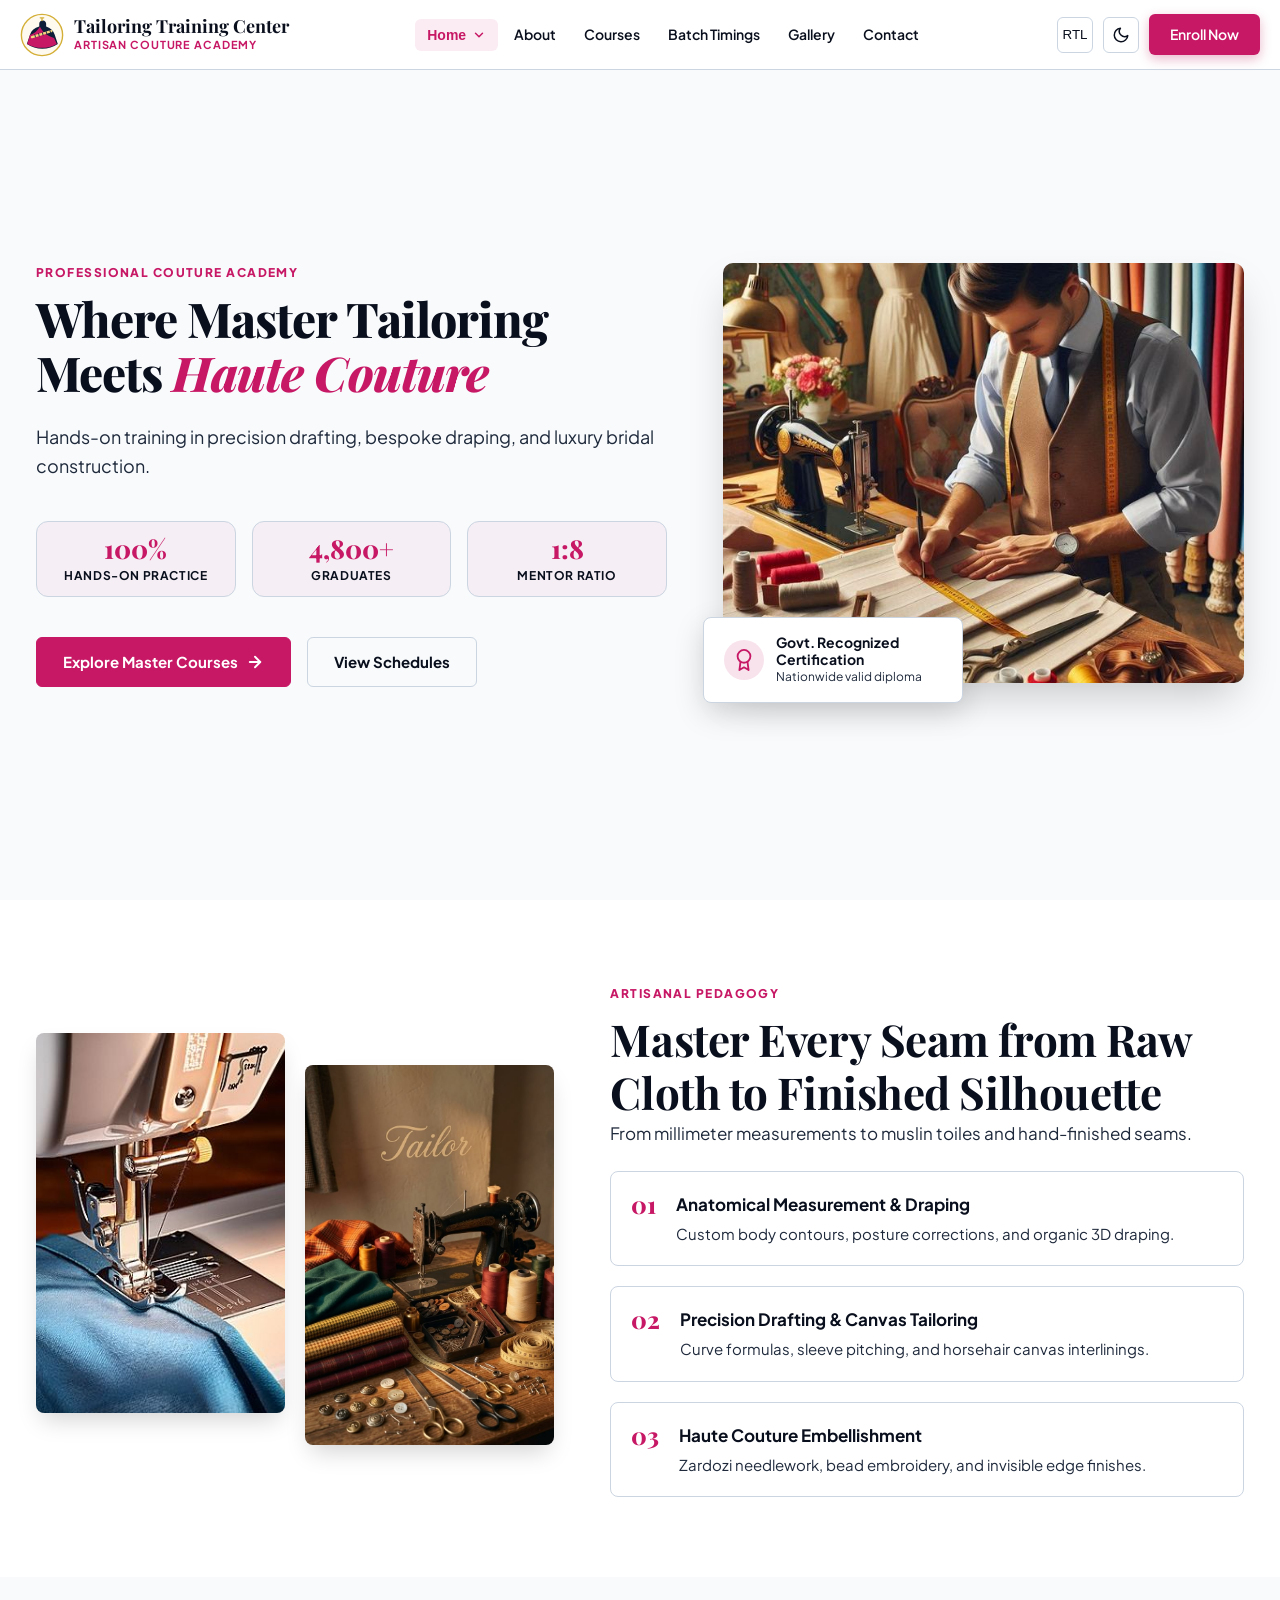
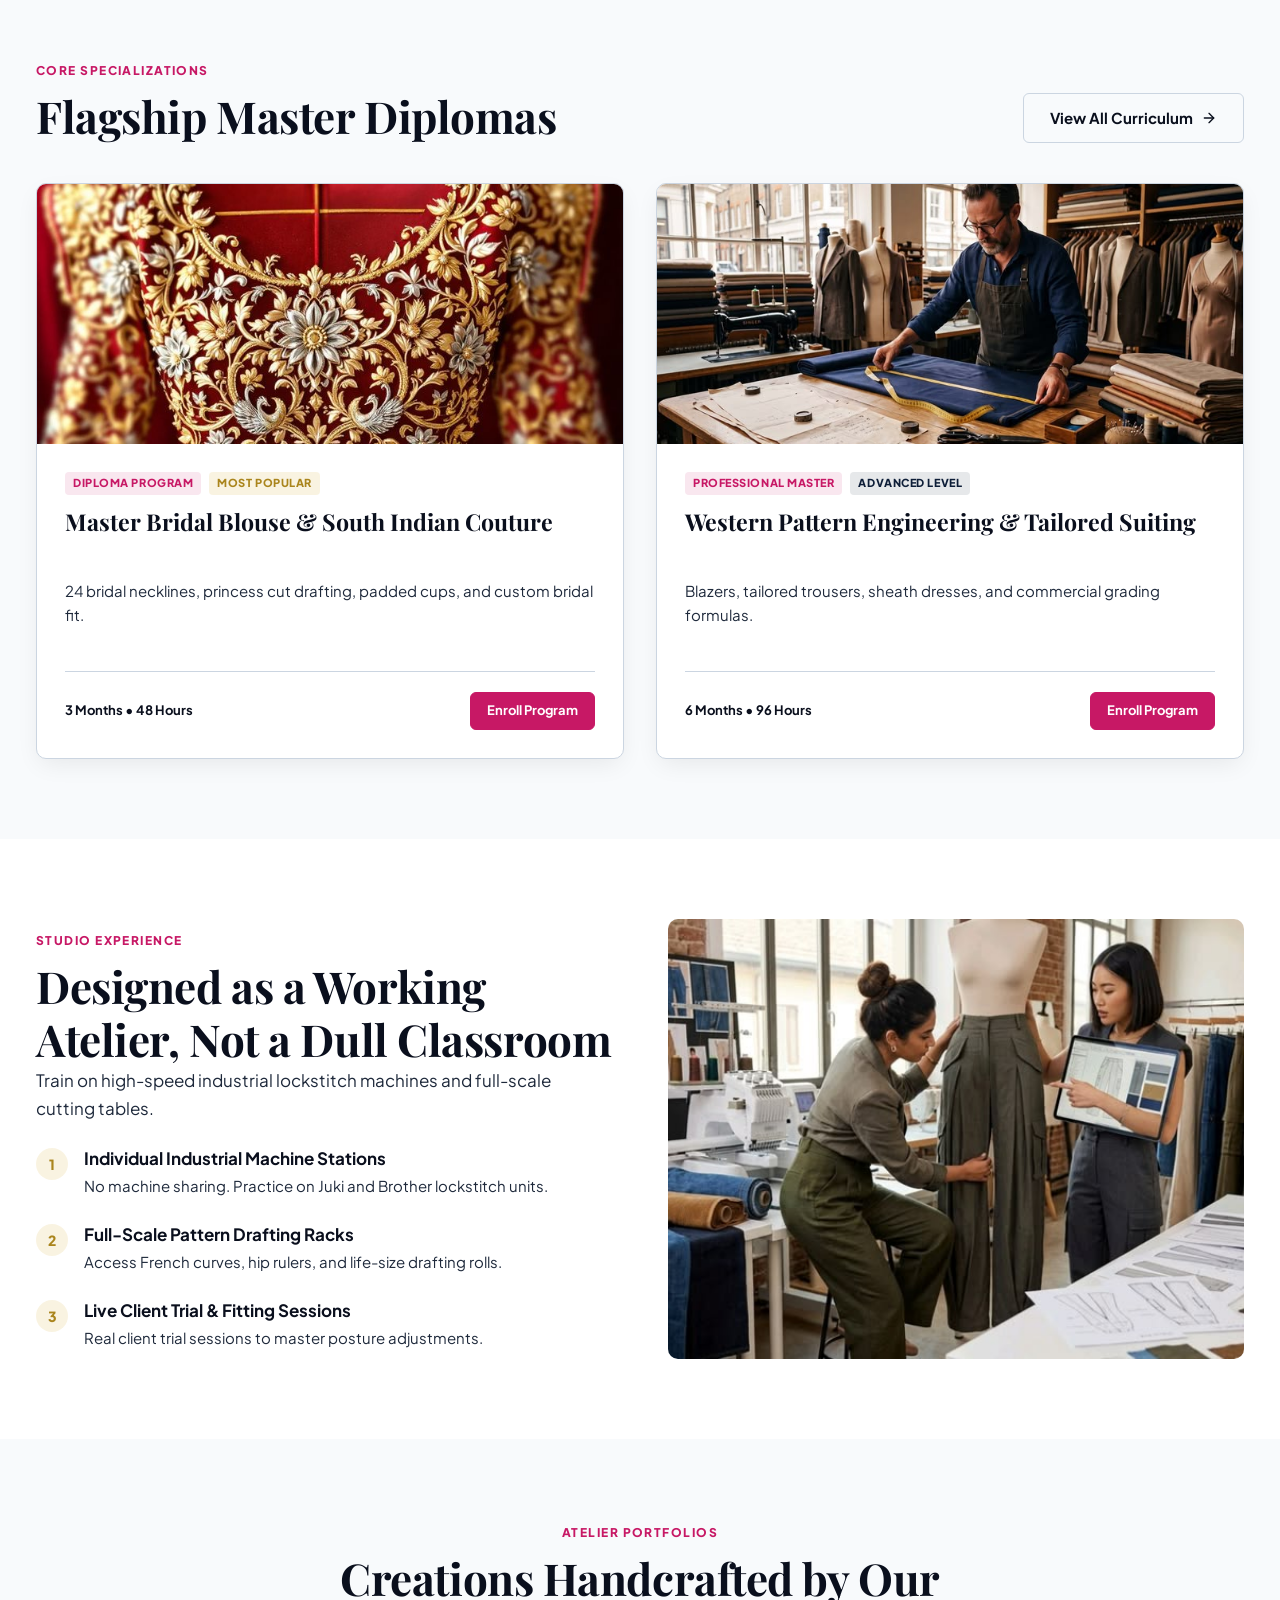
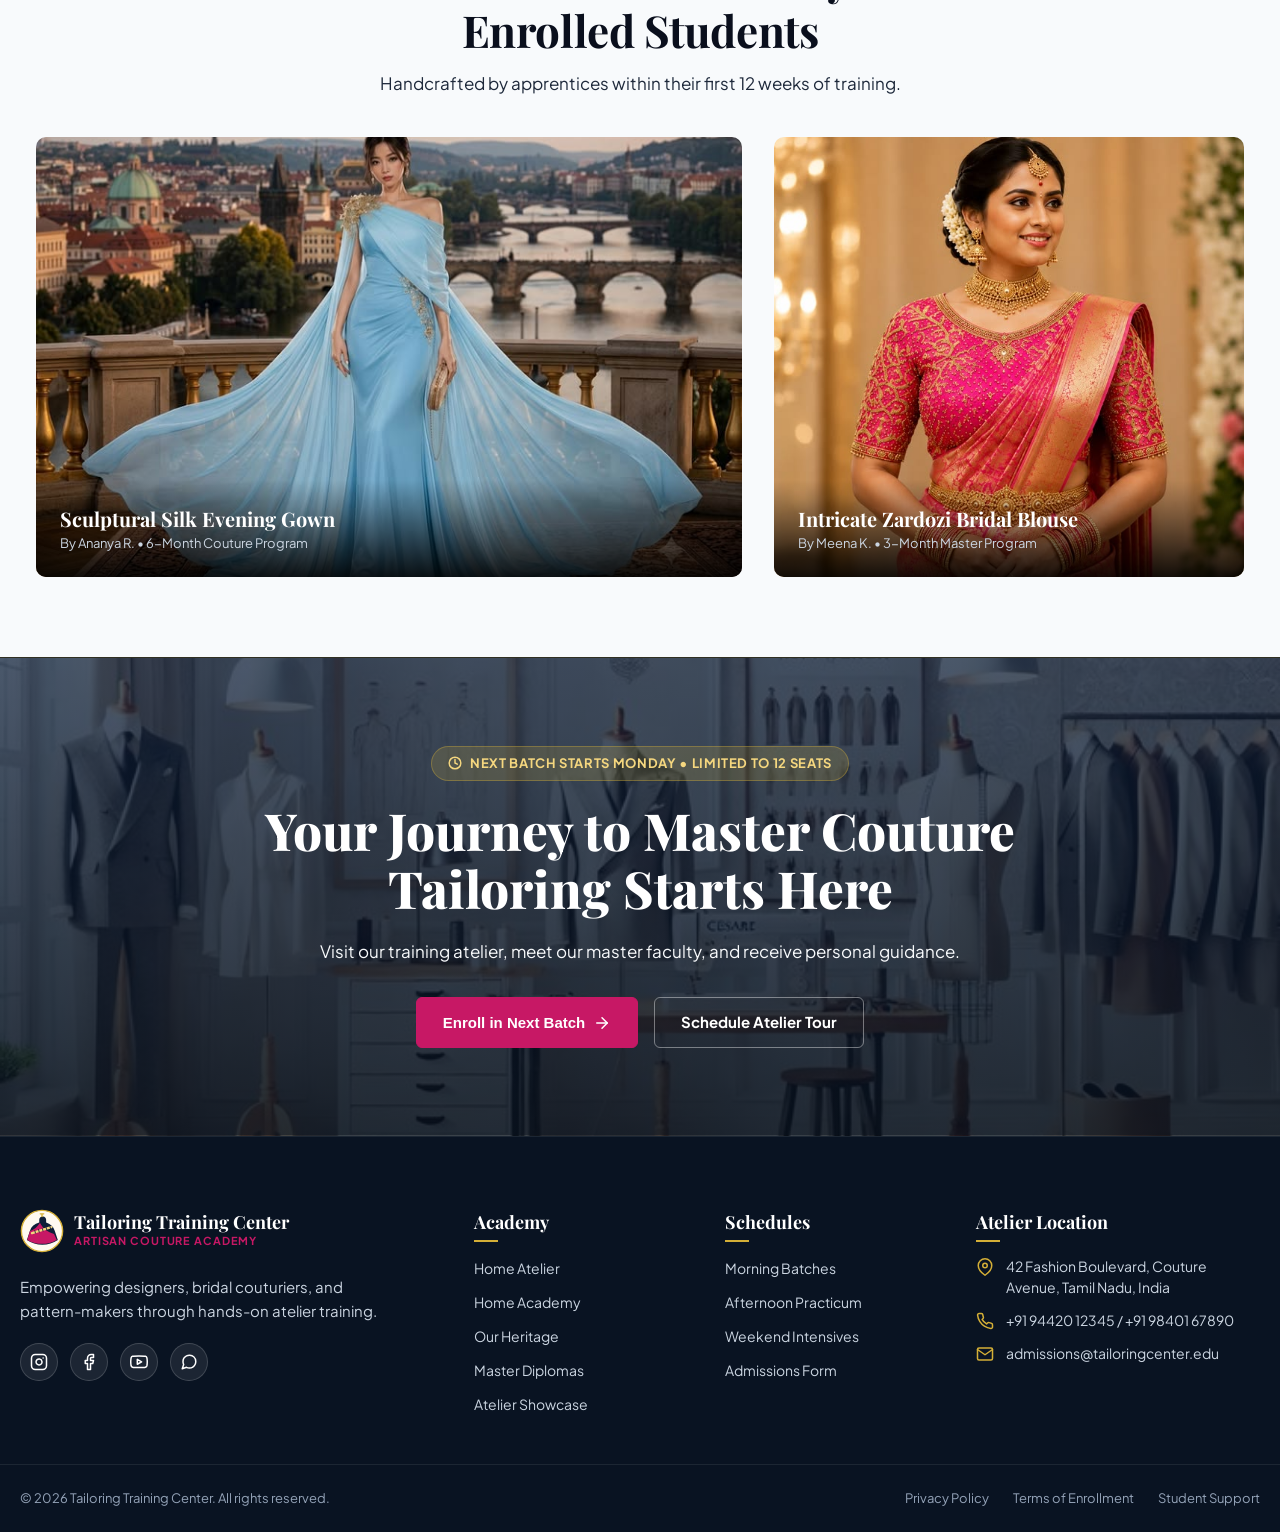
==== commit ec184628: "update" ====
--- a/index.html
+++ b/index.html
@@ -155,6 +155,11 @@
         <li><a href="timings.html" class="mobile-nav-link">Batch Timings</a></li>
         <li><a href="gallery.html" class="mobile-nav-link">Gallery</a></li>
         <li><a href="contact.html" class="mobile-nav-link">Contact</a></li>
+        <li class="mobile-drawer-cta-item">
+          <a href="contact.html" class="mobile-drawer-cta">
+            <span>Enroll Now</span>
+          </a>
+        </li>
       </ul>
 
       <div class="mobile-drawer-footer">
--- a/assets/css/style.css
+++ b/assets/css/style.css
@@ -547,6 +547,48 @@
   flex: 1;
 }
 
+.mobile-drawer-cta-item {
+  margin-top: 0.75rem;
+  list-style: none;
+}
+
+.mobile-drawer-cta {
+  display: flex;
+  align-items: center;
+  justify-content: center;
+  width: 100%;
+  padding: 0.8125rem 1.25rem;
+  font-size: 0.9375rem;
+  font-weight: 700;
+  text-decoration: none;
+  border-radius: 0.5rem;
+  background: var(--color-magenta);
+  color: #ffffff;
+  box-shadow: 0 4px 12px rgba(199, 24, 101, 0.28);
+  transition: transform var(--transition-fast), background-color var(--transition-fast), box-shadow var(--transition-fast);
+  cursor: pointer;
+  border: none;
+  text-align: center;
+}
+
+.mobile-drawer-cta:hover {
+  background: var(--color-magenta-hover);
+  color: #ffffff;
+  transform: translateY(-1px);
+  box-shadow: 0 6px 16px rgba(199, 24, 101, 0.35);
+}
+
+[data-theme="dark"] .mobile-drawer-cta {
+  background: var(--color-coral);
+  color: #ffffff;
+  box-shadow: 0 4px 12px rgba(230, 57, 70, 0.35);
+}
+
+[data-theme="dark"] .mobile-drawer-cta:hover {
+  background: #ff5260;
+  color: #ffffff;
+}
+
 .mobile-nav-link {
   display: flex;
   align-items: center;
@@ -979,6 +1021,10 @@
 
 /* Section 1: Hero Editorial Showcase */
 .hero-editorial-section {
+  min-height: calc(100vh - var(--header-height));
+  min-height: calc(100svh - var(--header-height));
+  display: flex;
+  align-items: center;
   padding: 3.5rem 0 5rem;
   background: var(--bg-surface);
   position: relative;
@@ -1778,6 +1824,7 @@
 /* Section 1: Hero Centered Panoramic (Full Viewport Height) */
 .hero-v2-section {
   min-height: calc(100vh - var(--header-height));
+  min-height: calc(100svh - var(--header-height));
   display: flex;
   align-items: center;
   justify-content: center;
@@ -1902,8 +1949,8 @@
    (Equal Height across About, Courses, Timings, Gallery, Contact)
    ============================================================ */
 .page-hero-banner {
-  min-height: 480px;
-  /* Exact same height across all 5 inner pages */
+  min-height: max(480px, calc(100vh - var(--header-height)));
+  min-height: max(480px, calc(100svh - var(--header-height)));
   display: flex;
   align-items: center;
   justify-content: center;
--- a/assets/css/responsive.css
+++ b/assets/css/responsive.css
@@ -855,12 +855,13 @@
 @media (max-width: 1032px) {
   .hero-v2-section {
     min-height: calc(100vh - var(--header-height));
+    min-height: calc(100svh - var(--header-height));
     padding: 4rem 1.25rem;
   }
 
   .page-hero-banner {
-    min-height: 440px;
-    /* Equal height across all 5 inner pages */
+    min-height: max(440px, calc(100vh - var(--header-height)));
+    min-height: max(440px, calc(100svh - var(--header-height)));
     padding: 4rem 1.25rem;
   }
 }
@@ -868,12 +869,13 @@
 @media (max-width: 768px) {
   .hero-v2-section {
     min-height: calc(100vh - var(--header-height));
+    min-height: calc(100svh - var(--header-height));
     padding: 3.5rem 1rem;
   }
 
   .page-hero-banner {
-    min-height: 400px;
-    /* Equal height across all 5 inner pages */
+    min-height: max(440px, calc(100vh - var(--header-height)));
+    min-height: max(440px, calc(100svh - var(--header-height)));
     padding: 3.5rem 1rem;
   }
 
@@ -888,13 +890,14 @@
 
 @media (max-width: 440px) {
   .hero-v2-section {
-    min-height: 100vh;
+    min-height: calc(100vh - var(--header-height));
+    min-height: calc(100svh - var(--header-height));
     padding: 3rem 1rem;
   }
 
   .page-hero-banner {
-    min-height: 380px;
-    /* Equal height across all 5 inner pages on small mobile */
+    min-height: max(720px, calc(100vh - var(--header-height)));
+    min-height: max(720px, calc(100svh - var(--header-height)));
     padding: 3rem 1rem;
   }
 
